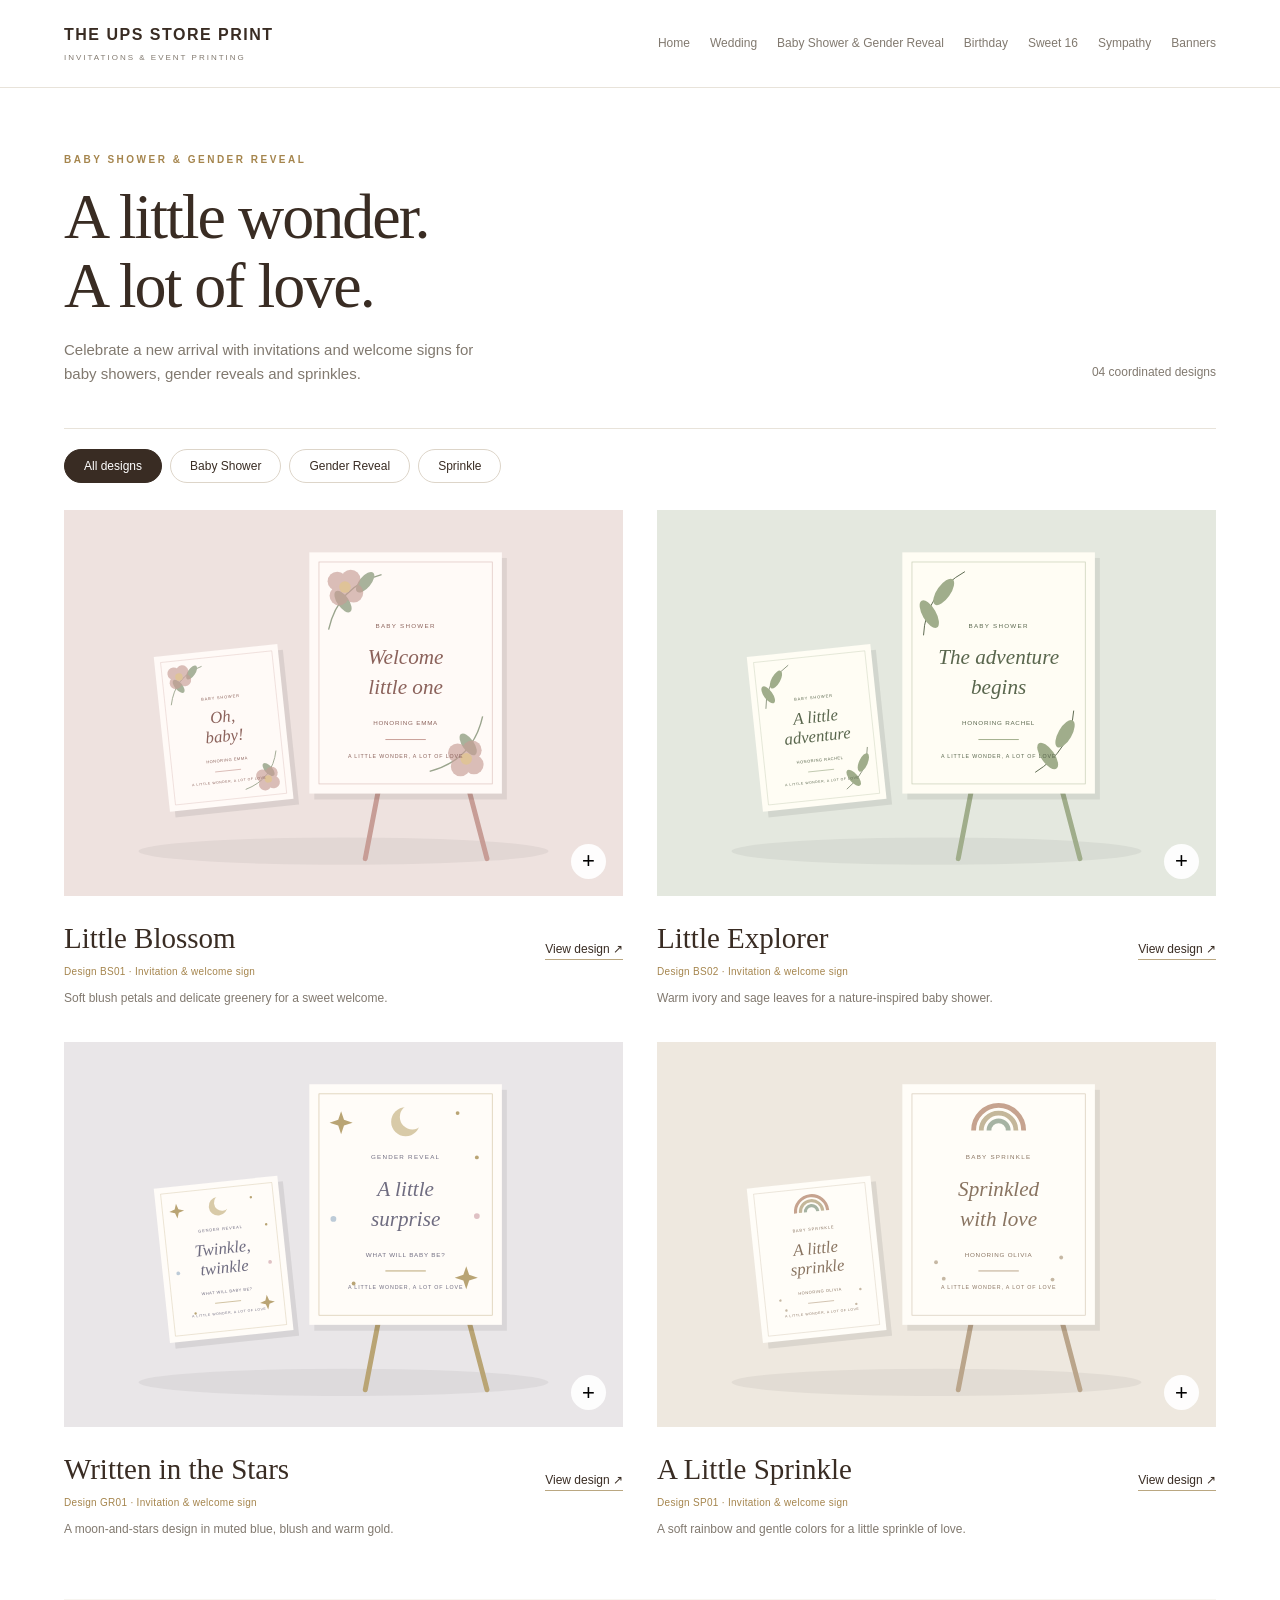
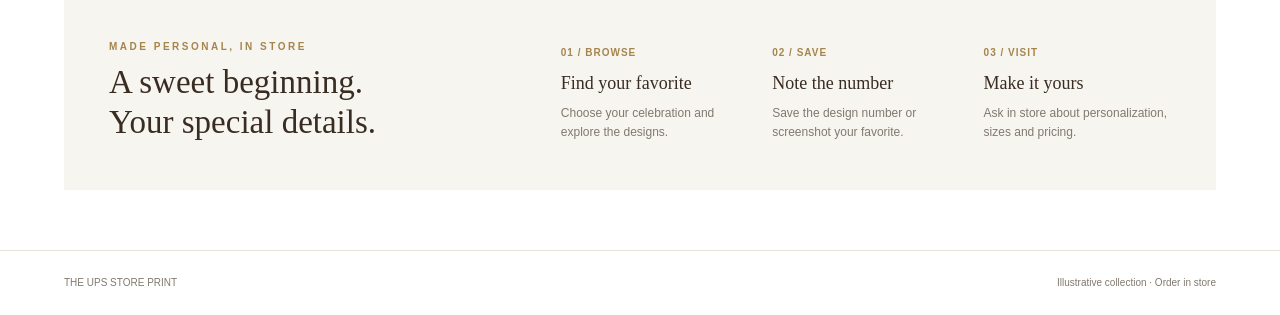
==== baby-shower.html @ 87826402 "Update baby-shower.html" ====
<!DOCTYPE html>
<html lang="en">
<head>
  <meta charset="UTF-8">
  <meta name="viewport" content="width=device-width, initial-scale=1">

  <title>Baby Shower & Gender Reveal | The UPS Store Print</title>

  <meta
    name="description"
    content="Explore invitations and matching welcome signs for baby showers, gender reveals and baby sprinkles."
  >

  <link rel="stylesheet" href="style.css">
</head>
<script src="script.js"></script>
<body class="collection-page">

 <header class="site-header">
  <a class="brand" href="index.html">
    THE UPS STORE PRINT
    <small>INVITATIONS & EVENT PRINTING</small>
  </a>

  <button
    class="nav-toggle"
    type="button"
    aria-expanded="false"
    aria-controls="site-navigation"
  >
    Menu ☰
  </button>

  <nav
    class="site-nav"
    id="site-navigation"
    aria-label="Main navigation"
  >
    <a href="index.html">Home</a>
    <a href="wedding.html">Wedding</a>
    <a href="baby-shower.html">Baby Shower & Gender Reveal</a>
    <a href="birthday.html">Birthday</a>
    <a href="sweet-16.html">Sweet 16</a>
    <a href="sympathy.html">Sympathy</a>
    <a href="banners.html">Banners</a>
  </nav>
</header>

  <main>

    <section class="intro">
      <div>
        <div class="eyebrow">Baby Shower & Gender Reveal</div>

        <h1>A little wonder.<br>A lot of love.</h1>

        <p>
          Celebrate a new arrival with invitations and welcome
          signs for baby showers, gender reveals and sprinkles.
        </p>
      </div>

      <div class="count" id="count" aria-live="polite"></div>
    </section>

    <!-- Collection filters -->
    <nav class="toolbar" aria-label="Filter baby celebration designs">
      <button
        class="filter active"
        type="button"
        data-filter="all"
        aria-pressed="true"
      >
        All designs
      </button>

      <button
        class="filter"
        type="button"
        data-filter="shower"
        aria-pressed="false"
      >
        Baby Shower
      </button>

      <button
        class="filter"
        type="button"
        data-filter="reveal"
        aria-pressed="false"
      >
        Gender Reveal
      </button>

      <button
        class="filter"
        type="button"
        data-filter="sprinkle"
        aria-pressed="false"
      >
        Sprinkle
      </button>
    </nav>

    <!-- Design cards are added by JavaScript -->
    <section
      class="grid"
      id="baby-grid"
      aria-label="Baby shower and gender reveal designs"
    ></section>

    <!-- Ordering information -->
    <section class="order">
      <div>
        <div class="eyebrow">Made personal, in store</div>
        <h2>A sweet beginning.<br>Your special details.</h2>
      </div>

      <div class="steps">
        <div class="step">
          <b>01 / BROWSE</b>
          <h3>Find your favorite</h3>
          <p>
            Choose your celebration and explore the designs.
          </p>
        </div>

        <div class="step">
          <b>02 / SAVE</b>
          <h3>Note the number</h3>
          <p>
            Save the design number or screenshot your favorite.
          </p>
        </div>

        <div class="step">
          <b>03 / VISIT</b>
          <h3>Make it yours</h3>
          <p>
            Ask in store about personalization, sizes and pricing.
          </p>
        </div>
      </div>
    </section>

  </main>

  <footer>
    <span>THE UPS STORE PRINT</span>
    <span>Illustrative collection · Order in store</span>
  </footer>

  <!-- Expanded design preview -->
  <dialog id="detail" aria-labelledby="modal-title">
    <div class="modal-head">
      <span class="eyebrow">A closer look</span>

      <button
        class="close"
        type="button"
        aria-label="Close design preview"
      >
        ×
      </button>
    </div>

    <div class="modal-body">
      <img id="modal-image" alt="">

      <div class="modal-info">
        <div class="code" id="modal-code"></div>

        <h2 id="modal-title"></h2>

        <p id="modal-description"></p>

        <span class="badge">
          Invitation + matching welcome sign
        </span>

        <h3>Make it your own</h3>

        <ul>
          <li>Names and celebration wording</li>
          <li>Event date, time and location</li>
          <li>Your RSVP details</li>
          <li>Ask in store about sizes and pricing</li>
        </ul>

        <h3 id="modal-order"></h3>

        <p>
          Show this design number to the store team
          to discuss your order.
        </p>
      </div>
    </div>
  </dialog>

  <script src="script.js"></script>

  <script>
    /*
      Add designs to this list.

      Filter categories:
      shower
      reveal
      sprinkle

      A design can appear in multiple filters:
      categories: ["shower", "sprinkle"]

      When finished artwork is ready, add:
      image: "images/your-design.jpg"
    */

    const babyDesigns = [
      {
        name: "Little Blossom",
        code: "BS01",
        categories: ["shower"],
        description:
          "Soft blush petals and delicate greenery for a sweet welcome.",
        background: "#eee2df",
        paper: "#fffaf7",
        ink: "#8b625b",
        accent: "#c79d96",
        theme: "floral",
        heading: ["Oh,", "baby!"],
        signHeading: ["Welcome", "little one"],
        occasion: "BABY SHOWER",
        sampleName: "HONORING EMMA"
      },
      {
        name: "Little Explorer",
        code: "BS02",
        categories: ["shower"],
        description:
          "Warm ivory and sage leaves for a nature-inspired baby shower.",
        background: "#e4e8df",
        paper: "#fffdf4",
        ink: "#59664d",
        accent: "#a0ad8b",
        theme: "leaves",
        heading: ["A little", "adventure"],
        signHeading: ["The adventure", "begins"],
        occasion: "BABY SHOWER",
        sampleName: "HONORING RACHEL"
      },
      {
        name: "Written in the Stars",
        code: "GR01",
        categories: ["reveal"],
        description:
          "A moon-and-stars design in muted blue, blush and warm gold.",
        background: "#e9e6e8",
        paper: "#fffcf8",
        ink: "#6f6c80",
        accent: "#b9a474",
        theme: "stars",
        heading: ["Twinkle,", "twinkle"],
        signHeading: ["A little", "surprise"],
        occasion: "GENDER REVEAL",
        sampleName: "WHAT WILL BABY BE?"
      },
      {
        name: "A Little Sprinkle",
        code: "SP01",
        categories: ["sprinkle"],
        description:
          "A soft rainbow and gentle colors for a little sprinkle of love.",
        background: "#eee8df",
        paper: "#fffdf8",
        ink: "#897461",
        accent: "#baa58b",
        theme: "rainbow",
        heading: ["A little", "sprinkle"],
        signHeading: ["Sprinkled", "with love"],
        occasion: "BABY SPRINKLE",
        sampleName: "HONORING OLIVIA"
      }
    ];

    const grid = document.querySelector("#baby-grid");
    const counter = document.querySelector("#count");
    const previewDialog = document.querySelector("#detail");

    function escapeText(value) {
      return String(value).replace(/[&<>"']/g, character => ({
        "&": "&amp;",
        "<": "&lt;",
        ">": "&gt;",
        '"': "&quot;",
        "'": "&apos;"
      }[character]));
    }

    // Decorative elements for the sample artwork.
    function decoration(design) {
      if (design.theme === "floral") {
        return `
          <g>
            <path
              d="M20 80 Q30 35 75 23"
              fill="none"
              stroke="#9aa48d"
              stroke-width="1.4"
            />

            <ellipse
              cx="35" cy="51" rx="6" ry="13"
              fill="#a8b29b"
              transform="rotate(-35 35 51)"
            />

            <ellipse
              cx="58" cy="31" rx="6" ry="13"
              fill="#a8b29b"
              transform="rotate(40 58 31)"
            />

            <g fill="${design.accent}" opacity="0.65">
              <circle cx="29" cy="30" r="10"/>
              <circle cx="43" cy="28" r="10"/>
              <circle cx="46" cy="42" r="10"/>
              <circle cx="31" cy="45" r="10"/>
            </g>

            <circle cx="37" cy="36" r="6" fill="#dfc398"/>

            <g transform="translate(200 250) rotate(180)">
              <path
                d="M20 80 Q30 35 75 23"
                fill="none"
                stroke="#9aa48d"
                stroke-width="1.4"
              />

              <ellipse
                cx="35" cy="51" rx="6" ry="13"
                fill="#a8b29b"
                transform="rotate(-35 35 51)"
              />

              <g fill="${design.accent}" opacity="0.65">
                <circle cx="29" cy="30" r="10"/>
                <circle cx="43" cy="28" r="10"/>
                <circle cx="46" cy="42" r="10"/>
                <circle cx="31" cy="45" r="10"/>
              </g>

              <circle cx="37" cy="36" r="6" fill="#dfc398"/>
            </g>
          </g>
        `;
      }

      if (design.theme === "leaves") {
        return `
          <g fill="${design.accent}">
            <path
              d="M22 86 Q24 43 65 20"
              fill="none"
              stroke="${design.ink}"
              stroke-width="1"
            />

            <ellipse
              cx="28" cy="64" rx="7" ry="16"
              transform="rotate(-30 28 64)"
            />

            <ellipse
              cx="43" cy="41" rx="7" ry="16"
              transform="rotate(35 43 41)"
            />

            <path
              d="M178 164 Q175 205 138 228"
              fill="none"
              stroke="${design.ink}"
              stroke-width="1"
            />

            <ellipse
              cx="169" cy="188" rx="7" ry="16"
              transform="rotate(30 169 188)"
            />

            <ellipse
              cx="151" cy="211" rx="7" ry="16"
              transform="rotate(-35 151 211)"
            />
          </g>
        `;
      }

      if (design.theme === "stars") {
        return `
          <g fill="${design.accent}">
            <path d="M33 28 L36 37 L45 40 L36 43
                     L33 52 L30 43 L21 40 L30 37 Z"/>

            <path d="M163 189 L166 198 L175 201 L166 204
                     L163 213 L160 204 L151 201 L160 198 Z"/>

            <circle cx="154" cy="30" r="2"/>
            <circle cx="46" cy="207" r="2"/>
            <circle cx="174" cy="76" r="2"/>
          </g>

          <circle cx="100" cy="39" r="15" fill="#d8caa8"/>
          <circle cx="107" cy="34" r="13" fill="${design.paper}"/>

          <circle cx="25" cy="140" r="3" fill="#bdcbd8"/>
          <circle cx="174" cy="137" r="3" fill="#dfc1c4"/>
        `;
      }

      return `
        <g fill="none" stroke-width="5">
          <path
            d="M74 48 A26 26 0 0 1 126 48"
            stroke="#c6a38f"
          />
          <path
            d="M82 48 A18 18 0 0 1 118 48"
            stroke="#c4b79a"
          />
          <path
            d="M90 48 A10 10 0 0 1 110 48"
            stroke="#a6b3a3"
          />
        </g>

        <g fill="#c6b8a4">
          <circle cx="35" cy="185" r="2"/>
          <circle cx="43" cy="202" r="2"/>
          <circle cx="165" cy="180" r="2"/>
          <circle cx="156" cy="203" r="2"/>
        </g>
      `;
    }

    function stationery(design, isSign) {
      const heading = isSign
        ? design.signHeading
        : design.heading;

      const fontSize = isSign ? 22 : 27;

      return `
        <rect width="200" height="250"
              fill="${design.paper}"/>

        <rect
          x="10" y="10" width="180" height="230"
          fill="none"
          stroke="${design.accent}"
          stroke-width="0.7"
          opacity="0.6"
        />

        ${decoration(design)}

        <g fill="${design.ink}" text-anchor="middle">

          <text
            x="100" y="78"
            font-family="Arial, sans-serif"
            font-size="6.5"
            letter-spacing="1.3"
          >
            ${escapeText(design.occasion)}
          </text>

          <text
            x="100" y="116"
            font-family="Georgia, serif"
            font-style="italic"
            font-size="${fontSize}"
          >
            ${escapeText(heading[0])}
          </text>

          <text
            x="100" y="147"
            font-family="Georgia, serif"
            font-style="italic"
            font-size="${fontSize}"
          >
            ${escapeText(heading[1])}
          </text>

          <text
            x="100" y="179"
            font-family="Arial, sans-serif"
            font-size="6.5"
            letter-spacing="0.8"
          >
            ${escapeText(design.sampleName)}
          </text>

          <line
            x1="79" y1="194" x2="121" y2="194"
            stroke="${design.accent}"
          />

          <text
            x="100" y="213"
            font-family="Arial, sans-serif"
            font-size="5.5"
            letter-spacing="0.9"
          >
            A LITTLE WONDER, A LOT OF LOVE
          </text>

        </g>
      `;
    }

    function makePreview(design) {
      if (design.image) return design.image;

      const svg = `
        <svg
          xmlns="http://www.w3.org/2000/svg"
          width="900"
          height="620"
          viewBox="0 0 900 620"
        >
          <rect
            width="900"
            height="620"
            fill="${design.background}"
          />

          <ellipse
            cx="450" cy="548" rx="330" ry="22"
            fill="#000000"
            opacity="0.05"
          />

          <!-- Welcome sign easel -->
          <path
            d="M568 130 L485 560 M568 130 L681 560"
            fill="none"
            stroke="${design.accent}"
            stroke-width="8"
            stroke-linecap="round"
          />

          <!-- Welcome sign shadow -->
          <rect
            x="403" y="77" width="310" height="388"
            fill="#000000"
            opacity="0.07"
          />

          <!-- Welcome sign -->
          <g transform="translate(395 68) scale(1.55)">
            ${stationery(design, true)}
          </g>

          <!-- Matching invitation -->
          <g transform="translate(157 225) rotate(-6 100 125)">
            <rect
              x="8" y="10" width="200" height="250"
              fill="#000000"
              opacity="0.08"
            />

            ${stationery(design, false)}
          </g>
        </svg>
      `;

      return "data:image/svg+xml;charset=utf-8," +
        encodeURIComponent(svg);
    }

    // Create the design cards.
    babyDesigns.forEach((design, index) => {
      design.preview = makePreview(design);

      const card = document.createElement("article");
      card.className = "card";
      card.dataset.categories = design.categories.join(" ");

      card.innerHTML = `
        <button
          class="image-button"
          type="button"
          data-design-index="${index}"
          aria-label="View ${design.name}, design ${design.code}"
        >
          <img
            src="${design.preview}"
            alt="${design.name} sample invitation and matching welcome sign"
            ${index > 1 ? 'loading="lazy"' : ""}
          >

          <span class="zoom" aria-hidden="true">+</span>
        </button>

        <div class="details">
          <div>
            <h2>${design.name}</h2>

            <div class="code">
              Design ${design.code} · Invitation & welcome sign
            </div>

            <p class="description">
              ${design.description}
            </p>
          </div>

          <button
            class="view"
            type="button"
            data-design-index="${index}"
            aria-label="View ${design.name} details"
          >
            View design ↗
          </button>
        </div>
      `;

      grid.appendChild(card);
    });

    function updateCount(number) {
      counter.textContent =
        String(number).padStart(2, "0") +
        " coordinated design" +
        (number === 1 ? "" : "s");
    }

    updateCount(babyDesigns.length);

    // Filter the designs.
    const filters = document.querySelectorAll("[data-filter]");

    filters.forEach(button => {
      button.addEventListener("click", () => {
        const category = button.dataset.filter;
        let visibleCount = 0;

        filters.forEach(filter => {
          const selected = filter === button;

          filter.classList.toggle("active", selected);
          filter.setAttribute("aria-pressed", String(selected));
        });

        grid.querySelectorAll(".card").forEach(card => {
          const categories = card.dataset.categories.split(" ");

          const matches =
            category === "all" ||
            categories.includes(category);

          card.hidden = !matches;

          if (matches) visibleCount++;
        });

        updateCount(visibleCount);
      });
    });

    // Open a larger preview.
    grid.addEventListener("click", event => {
      const button = event.target.closest("[data-design-index]");

      if (!button) return;

      const design = babyDesigns[button.dataset.designIndex];

      document.querySelector("#modal-title").textContent =
        design.name;

      document.querySelector("#modal-code").textContent =
        "DESIGN " + design.code;

      document.querySelector("#modal-description").textContent =
        design.description;

      document.querySelector("#modal-order").textContent =
        "Ask for " + design.code + " in store";

      const image = document.querySelector("#modal-image");

      image.src = design.preview;
      image.alt =
        design.name + " invitation and matching welcome sign";

      previewDialog.showModal();
    });

    // Close the preview.
    previewDialog.querySelector(".close").addEventListener(
      "click",
      () => previewDialog.close()
    );

    previewDialog.addEventListener("click", event => {
      if (event.target !== previewDialog) return;

      const bounds = previewDialog.getBoundingClientRect();

      const clickedOutside =
        event.clientX < bounds.left ||
        event.clientX > bounds.right ||
        event.clientY < bounds.top ||
        event.clientY > bounds.bottom;

      if (clickedOutside) previewDialog.close();
    });
  </script>

</body>
</html>
---- style.css ----
/* Shared stylesheet for the full event printing catalog.
   Each page uses a body class to distinguish its layout.
   Collection pages all use class="collection-page". */
:root { --ink:#392c23; --muted:#81796f; --gold:#a5854d; --line:#e5dfd5; --cream:#f5f2ec; --paper:#f7f5f0; }
* { box-sizing:border-box; }
html { scroll-behavior:smooth; }
body { margin:0; background:#fff; color:var(--ink); font:14px/1.7 Arial,sans-serif; }
:focus-visible { outline:3px solid var(--gold); outline-offset:5px; }

/* Landing page */
body.landing { margin:0;background:#fff;color:var(--ink);font:14px/1.7 Arial,sans-serif }
body.landing a { color:inherit;text-decoration:none }
body.landing button { font:inherit;cursor:pointer }
body.landing header { padding:25px 5vw;display:flex;align-items:center;justify-content:space-between;border-bottom:1px solid var(--line) }
body.landing .brand { font-weight:800;font-size:17px;letter-spacing:2px }
body.landing .brand small { display:block;font-size:8px;font-weight:400;letter-spacing:2.8px;color:var(--muted) }
body.landing .toplink { font-size:12px;border-bottom:1px solid var(--gold) }
body.landing main { max-width:1440px;margin:auto;padding:0 5vw }
body.landing .eyebrow { font-size:10px;letter-spacing:2.5px;text-transform:uppercase;color:var(--gold);font-weight:bold }
body.landing .hero { display:grid;grid-template-columns:1fr 1fr;gap:40px;align-items:center;padding:56px 0 60px }
body.landing .hero h1 { font:normal clamp(43px,5vw,72px)/1.09 Georgia,serif;letter-spacing:-2px;margin:17px 0 23px;max-width:600px }
body.landing .hero p { max-width:390px;color:var(--muted);font-size:14px }
body.landing .cta { display:inline-flex;align-items:center;gap:35px;background:var(--ink);color:white;padding:13px 22px;font-size:12px;margin-top:15px }
body.landing .hero-art { height:430px;position:relative;background:#eeeae1;overflow:hidden;display:flex;align-items:center;justify-content:center }
body.landing .hero-art:before { content:'';position:absolute;background:#e4dfd2;width:85%;height:120%;border-radius:50% 50% 0 0;transform:translate(18%,20%) }
body.landing .paper { position:absolute;background:#fffdf8;box-shadow:5px 12px 18px #35291f16;text-align:center;display:flex;flex-direction:column;justify-content:center;align-items:center;color:#51402a;line-height:1.3 }
body.landing .paper small { font:8px/1.5 Arial;letter-spacing:1.6px }
body.landing .paper em { font:italic 30px/1.1 Georgia;margin:12px 0 }
body.landing .paper b { font:normal 20px Georgia }
body.landing .p1 { width:205px;height:285px;left:14%;top:70px;transform:rotate(-12deg);border:1px solid #bba673;outline:8px solid #fffdf8 }
body.landing .p1:before { content:'✧';font:35px Georgia;color:#ac915c;margin-bottom:10px }
body.landing .p2 { width:190px;height:265px;right:9%;top:120px;transform:rotate(11deg);background:#e9d6cd }
body.landing .p2 em { font-size:45px }
body.landing .p2 small { font-size:7px }
body.landing .hero-caption { position:absolute;bottom:13px;left:0;right:0;text-align:center;font-size:9px;letter-spacing:1px;color:#81705d }
body.landing .section-head { display:flex;justify-content:space-between;align-items:end;border-top:1px solid var(--line);padding-top:33px;margin-bottom:28px }
body.landing h2 { font:normal 36px/1.2 Georgia;margin:9px 0 }
body.landing .section-head p { font-size:12px;color:var(--muted);margin:0 }
body.landing .category-grid { display:grid;grid-template-columns:repeat(3,1fr);gap:32px 24px;margin-bottom:60px }
body.landing .collection { display:block;width:100%;text-align:left;border:0;padding:0;background:transparent;color:var(--ink) }
body.landing .art { height:260px;position:relative;overflow:hidden;display:flex;justify-content:center;align-items:center;transition:filter .25s }
body.landing .collection:hover .art { filter:brightness(.97) }
body.landing .mini { width:140px;height:195px;position:relative;background:white;box-shadow:5px 9px 18px #35291f18;transform:rotate(-7deg);display:flex;flex-direction:column;justify-content:center;align-items:center;text-align:center;line-height:1.25;padding:16px }
body.landing .mini small { font:6px/1.6 Arial;letter-spacing:1px }
body.landing .mini em { font:italic 23px/1.15 Georgia;margin:13px 0 }
body.landing .mini span { font:normal 13px Georgia }
body.landing .mini:after { content:'';position:absolute;inset:9px;border:1px solid currentColor;opacity:.4 }
body.landing .art-wedding { background:#efeee7 }
body.landing .art-wedding .mini { color:#9b834c }
body.landing .art-night { background:#e7e3dc }
body.landing .art-night .mini { background:#342c2b;color:#c7ac74;transform:rotate(7deg) }
body.landing .art-baby { background:#eee1d9 }
body.landing .art-baby .mini { color:#9a7263;background:#fffaf3 }
body.landing .art-baby .mini em { font-size:29px }
body.landing .art-kids { background:#e4e8df }
body.landing .art-kids .mini { background:#fcf9e6;color:#61715c;transform:rotate(7deg) }
body.landing .art-kids .mini em { font-weight:bold;font-style:normal;font-size:28px }
body.landing .art-sweet { background:#e9e1e8 }
body.landing .art-sweet .mini { background:#fbf8fb;color:#917a97 }
body.landing .art-sweet .mini em { font-size:52px }
body.landing .art-sympathy { background:#e5e8e5 }
body.landing .art-sympathy .mini { background:#fafbf8;color:#65766a;transform:rotate(7deg) }
body.landing .art-banners { background:#e8e4dc }
body.landing .banner { width:85%;padding:26px 15px;background:#263a43;color:#ede3c9;text-align:center;transform:rotate(-5deg);box-shadow:4px 8px 13px #0002;position:relative }
body.landing .banner small { font:7px Arial;letter-spacing:2px }
body.landing .banner b { display:block;font:25px Georgia;margin:7px 0 }
body.landing .banner:before,
body.landing .banner:after { content:'○';position:absolute;top:5px;font-size:8px;color:white }
body.landing .banner:before { left:7px }
body.landing .banner:after { right:7px }
body.landing .label-row { display:flex;align-items:center;justify-content:space-between;margin-top:15px;gap:10px }
body.landing .label-row h3 { font:normal 23px Georgia;margin:0 }
body.landing .arrow { font-size:20px;color:var(--gold) }
body.landing .status { font-size:9px;color:#8b8175;letter-spacing:.5px;white-space:nowrap }
body.landing .collection p { font-size:12px;color:var(--muted);margin:6px 0 0 }
body.landing .available { color:#7a784e }
body.landing .how { background:var(--cream);padding:36px 38px;display:grid;grid-template-columns:1fr 2fr;gap:50px;margin-bottom:60px;scroll-margin-top:20px }
body.landing .how h2 { font-size:31px }
body.landing .steps { display:grid;grid-template-columns:repeat(3,1fr);gap:25px }
body.landing .steps small { font-size:10px;color:var(--gold) }
body.landing .steps h3 { font:normal 19px Georgia;margin:13px 0 9px }
body.landing .steps p { font-size:12px;color:var(--muted);margin:0 }
body.landing footer { padding:25px 5vw;border-top:1px solid var(--line);display:flex;justify-content:space-between;gap:20px;color:var(--muted);font-size:10px }
body.landing dialog { color:var(--ink);border:0;padding:35px;max-width:440px;width:90vw }
body.landing dialog::backdrop { background:#241c1680 }
body.landing dialog h2 { font-size:32px }
body.landing dialog p { color:var(--muted) }
body.landing .close { background:var(--ink);color:white;border:0;padding:10px 22px;margin-top:10px }
body.landing :focus-visible { outline:3px solid #a5854d;outline-offset:5px }
html { scroll-behavior:smooth }
@media(max-width:900px){body.landing .hero { gap:25px }
body.landing .hero-art { height:350px }
body.landing .p1 { left:10%;width:160px;height:230px }
body.landing .p2 { right:6%;width:150px;height:215px }
body.landing .category-grid { grid-template-columns:repeat(2,1fr) }
body.landing .how { grid-template-columns:1fr;gap:22px }}
@media(max-width:580px){body.landing header { padding:20px 6vw }
body.landing .brand { font-size:14px }
body.landing .brand small { font-size:7px }
body.landing .toplink { font-size:10px }
body.landing main { padding:0 6vw }
body.landing .hero { grid-template-columns:1fr;padding:35px 0 40px;gap:30px }
body.landing .hero h1 { font-size:49px;letter-spacing:-1.5px }
body.landing .hero p { font-size:13px }
body.landing .hero-art { height:330px }
body.landing .p1 { left:17%;top:35px }
body.landing .p2 { right:12%;top:85px }
body.landing .section-head { display:block }
body.landing .section-head p { margin-top:12px }
body.landing .section-head h2 { font-size:32px }
body.landing .category-grid { gap:25px 14px }
body.landing .art { height:205px }
body.landing .mini { width:110px;height:155px;padding:10px }
body.landing .mini em { font-size:18px }
body.landing .mini small { font-size:5px }
body.landing .mini span { font-size:10px }
body.landing .art-baby .mini em { font-size:23px }
body.landing .art-kids .mini em { font-size:22px }
body.landing .art-sweet .mini em { font-size:40px }
body.landing .label-row { align-items:start;flex-wrap:wrap;gap:5px }
body.landing .label-row h3 { font-size:20px }
body.landing .status { font-size:8px }
body.landing .collection p { font-size:11px }
body.landing .banner b { font-size:18px }
body.landing .banner small { font-size:6px }
body.landing .how { padding:25px 22px }
body.landing .steps { grid-template-columns:1fr;gap:22px }
body.landing .steps h3 { margin:5px 0 }
body.landing .how h2 br { display:none }
body.landing footer { font-size:9px }
body.landing .arrow { font-size:17px }}

/* All collection pages */
body.collection-page { margin:0;color:var(--ink);background:#fff;font:15px/1.6 Arial,sans-serif }
body.collection-page button,
body.collection-page a { -webkit-tap-highlight-color:transparent }
body.collection-page button { cursor:pointer }
body.collection-page header { height:88px;padding:0 5vw;border-bottom:1px solid #e8e3da;display:flex;align-items:center;justify-content:space-between }
body.collection-page .brand { font-size:17px;font-weight:800;letter-spacing:2px }
body.collection-page .brand span { display:block;font-size:9px;font-weight:400;letter-spacing:3px;color:var(--muted) }
body.collection-page .header-note { font-size:12px;color:var(--muted) }
body.collection-page main { max-width:1440px;margin:auto;padding:0 5vw }
body.collection-page .intro { padding:64px 0 42px;display:flex;justify-content:space-between;align-items:flex-end;gap:30px }
body.collection-page .eyebrow { text-transform:uppercase;letter-spacing:2.5px;font-size:10px;color:var(--gold);font-weight:bold }
body.collection-page h1 { font:normal clamp(44px,5vw,76px)/1.08 Georgia,serif;margin:14px 0 18px;letter-spacing:-2px }
body.collection-page .intro p { color:var(--muted);max-width:430px;margin:0 }
body.collection-page .count { font-size:12px;white-space:nowrap;color:var(--muted);padding-bottom:4px }
body.collection-page .toolbar { border-top:1px solid #e8e3da;padding:20px 0;display:flex;gap:8px;align-items:center }
body.collection-page .filter { border:1px solid #ddd5c9;border-radius:24px;background:white;padding:9px 19px;color:var(--ink);font-size:12px }
body.collection-page .filter.active { background:var(--ink);color:white;border-color:var(--ink) }
body.collection-page .grid { display:grid;grid-template-columns:1fr 1fr;gap:34px;margin:7px 0 60px }
body.collection-page .card { min-width:0 }
body.collection-page .image-button { border:0;background:var(--paper);width:100%;display:block;position:relative;padding:0;overflow:hidden }
body.collection-page .image-button img { display:block;width:100%;aspect-ratio:1.45;object-fit:contain;transition:transform .4s }
body.collection-page .image-button:hover img { transform:scale(1.035) }
body.collection-page .zoom { position:absolute;bottom:17px;right:17px;border-radius:50%;background:#ffffffed;width:35px;height:35px;display:grid;place-items:center;font-size:22px }
body.collection-page .details { display:flex;align-items:flex-start;justify-content:space-between;padding-top:20px;gap:12px }
body.collection-page h2 { font:normal 29px/1.2 Georgia,serif;margin:5px 0 8px }
body.collection-page .code { font-size:10px;letter-spacing:1.6px;color:var(--gold);text-transform:uppercase }
body.collection-page .details .code { letter-spacing:.3px;text-transform:none;margin-bottom:9px }
body.collection-page .description { font-size:12px;color:var(--muted);margin:0 }
body.collection-page .view { border:0;border-bottom:1px solid #baa781;background:none;color:var(--ink);padding:3px 0;white-space:nowrap;font-size:12px;margin-top:23px }
body.collection-page .order { background:var(--paper);padding:40px 45px;margin-bottom:60px;display:grid;grid-template-columns:1fr 1.5fr;gap:45px }
body.collection-page .order h2 { font-size:33px;margin:8px 0 }
body.collection-page .steps { display:grid;grid-template-columns:repeat(3,1fr);gap:24px }
body.collection-page .step b { font-size:10px;color:var(--gold);letter-spacing:1px }
body.collection-page .step h3 { font:normal 18px Georgia,serif;margin:10px 0 }
body.collection-page .step p { font-size:12px;color:var(--muted);margin:0 }
body.collection-page footer { border-top:1px solid #e8e3da;padding:24px 5vw;display:flex;justify-content:space-between;font-size:10px;color:var(--muted) }
body.collection-page dialog { border:0;padding:0;max-width:1000px;width:92vw;max-height:90vh;color:var(--ink);overflow:auto;background:white }
body.collection-page dialog::backdrop { background:#221a13a8 }
body.collection-page .modal-head { display:flex;justify-content:space-between;align-items:center;padding:20px 28px }
body.collection-page .close { border:1px solid #ddd5c9;border-radius:50%;width:35px;height:35px;background:white;font-size:23px }
body.collection-page .modal-body { display:grid;grid-template-columns:1.4fr 1fr }
body.collection-page .modal-body img { width:100%;height:100%;object-fit:contain;background:var(--paper) }
body.collection-page .modal-info { padding:35px 28px }
body.collection-page .modal-info p { color:var(--muted);font-size:13px }
body.collection-page .badge { display:inline-block;border:1px solid #e1d6c5;padding:7px 12px;font-size:11px;margin-top:15px }
body.collection-page .modal-info ul { padding-left:18px;font-size:13px;color:var(--muted) }
body.collection-page .modal-info h3 { font:normal 20px Georgia,serif;margin-top:30px }
body.collection-page [hidden] { display:none!important }
@media(max-width:700px){body.collection-page header { height:74px }
body.collection-page .header-note { font-size:10px }
body.collection-page .intro { padding:40px 0 30px;display:block }
body.collection-page .intro p { font-size:13px }
body.collection-page .count { margin-top:18px }
body.collection-page .grid { grid-template-columns:1fr;gap:35px;margin-bottom:38px }
body.collection-page .image-button img { aspect-ratio:1.45 }
body.collection-page .order { padding:28px 22px;grid-template-columns:1fr;gap:20px;margin-bottom:35px }
body.collection-page .steps { gap:15px }
body.collection-page .step h3 { font-size:16px }
body.collection-page .modal-body { grid-template-columns:1fr }
body.collection-page .modal-info { padding:22px }
body.collection-page .modal-body img { max-height:45vh }
body.collection-page .toolbar { overflow:auto }
body.collection-page .filter { white-space:nowrap }
body.collection-page footer { gap:20px }
body.collection-page h1 { letter-spacing:-1px }}

/* Shared navigation for every page */

body .site-header {
  display: flex;
  align-items: center;
  justify-content: space-between;
  flex-wrap: wrap;
  gap: 20px;
  height: auto;
  padding: 22px 5vw;
  background: #fff;
  border-bottom: 1px solid var(--line, #e5dfd5);
}

body .site-header .brand {
  flex-shrink: 0;
  color: var(--ink, #392c23);
  text-decoration: none;
  font-family: Arial, sans-serif;
  font-size: 16px;
  font-weight: 800;
  letter-spacing: 1.5px;
}

body .site-header .brand small {
  display: block;
  margin-top: 4px;
  color: var(--muted, #81796f);
  font-size: 8px;
  font-weight: 400;
  letter-spacing: 2px;
}

body .site-nav {
  display: flex;
  align-items: center;
  flex-wrap: wrap;
  gap: 10px 20px;
}

body .site-nav a {
  padding: 7px 0;
  border-bottom: 2px solid transparent;
  color: var(--muted, #81796f);
  font: 12px/1.5 Arial, sans-serif;
  text-decoration: none;
}

body .site-nav a:hover,
body .site-nav a[aria-current="page"] {
  color: var(--ink, #392c23);
  border-bottom-color: var(--gold, #a5854d);
}

body .nav-toggle {
  display: none;
  padding: 9px 13px;
  border: 1px solid var(--line, #e5dfd5);
  border-radius: 4px;
  background: #fff;
  color: var(--ink, #392c23);
  font: 12px Arial, sans-serif;
  cursor: pointer;
}

@media (max-width: 1100px) {
  body .site-header {
    gap: 0;
  }

  body .site-header.nav-ready .nav-toggle {
    display: inline-flex;
    align-items: center;
  }

  body .site-nav {
    flex-basis: 100%;
    flex-direction: column;
    align-items: stretch;
    gap: 0;
    margin-top: 18px;
    padding-top: 10px;
    border-top: 1px solid var(--line, #e5dfd5);
  }

  body .site-header.nav-ready .site-nav {
    display: none;
  }

  body .site-header.nav-ready .site-nav.is-open {
    display: flex;
  }

  body .site-nav a {
    padding: 12px 0;
  }
}
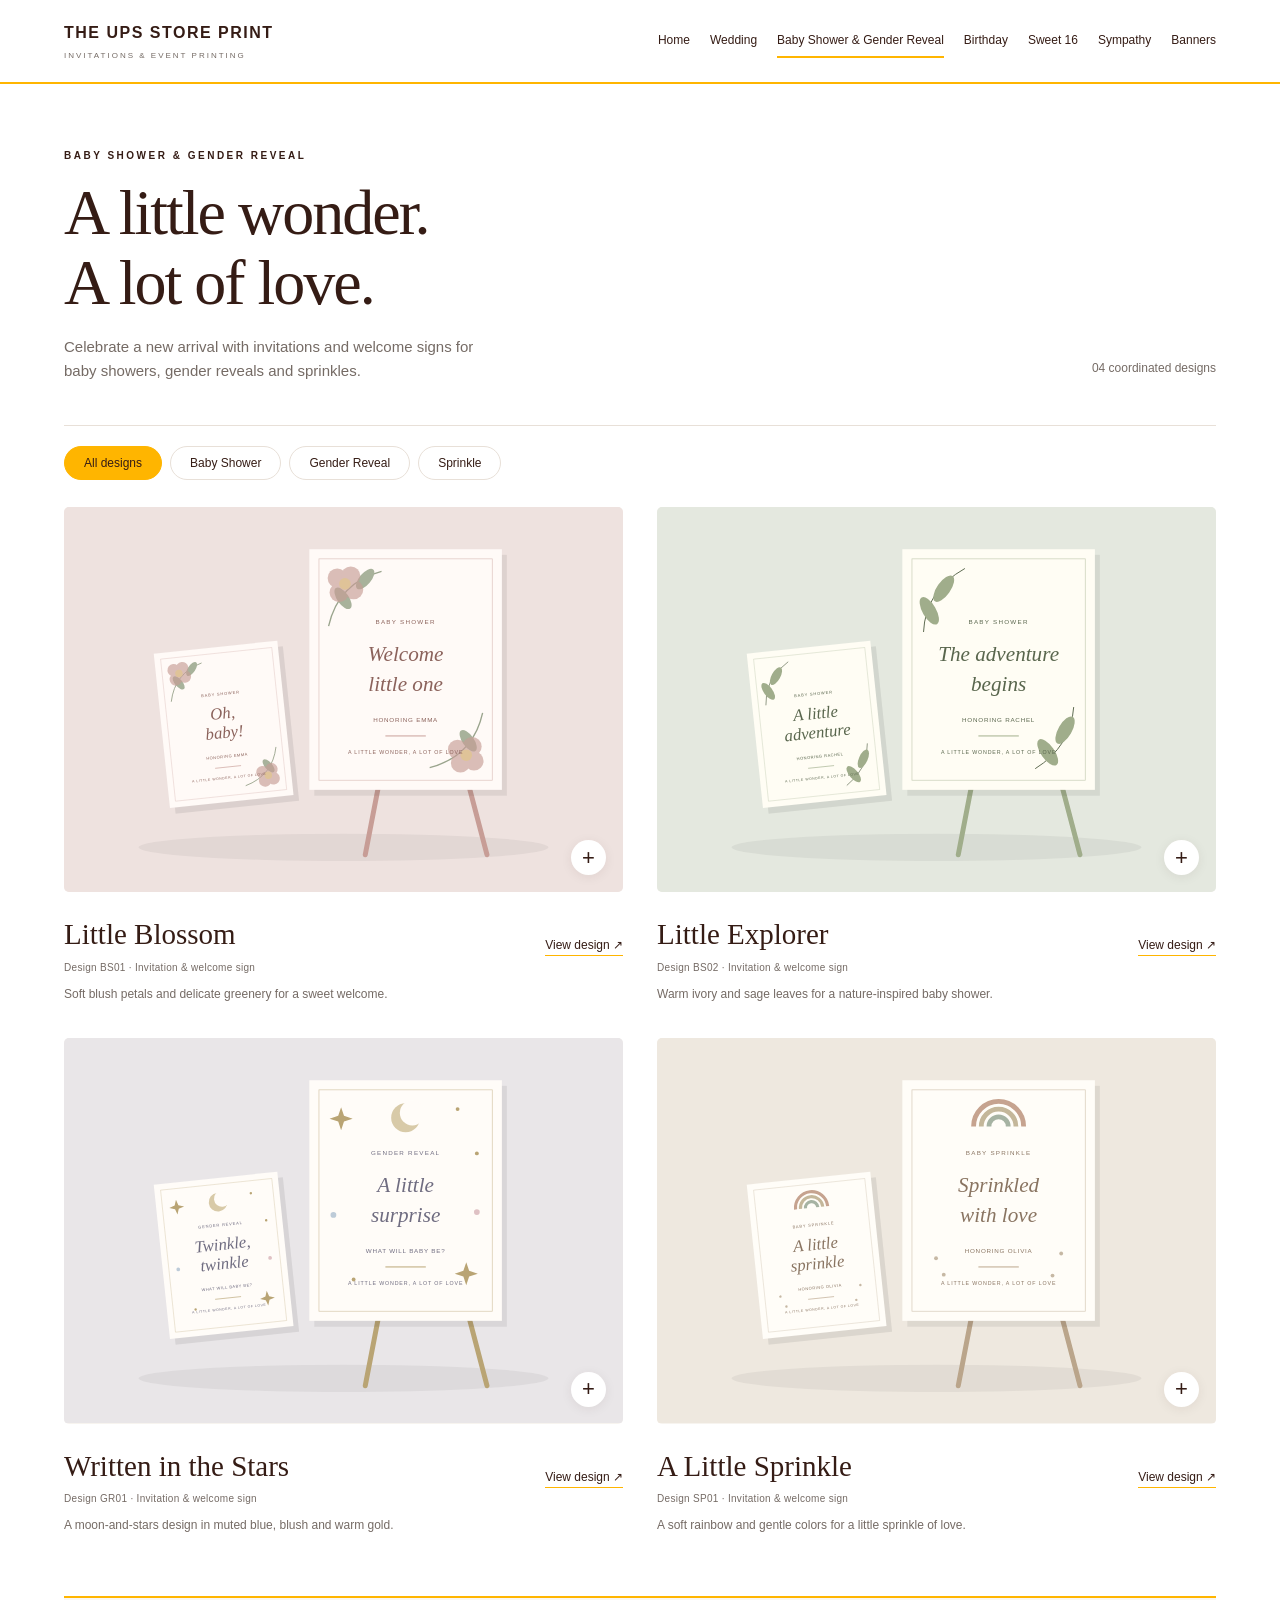
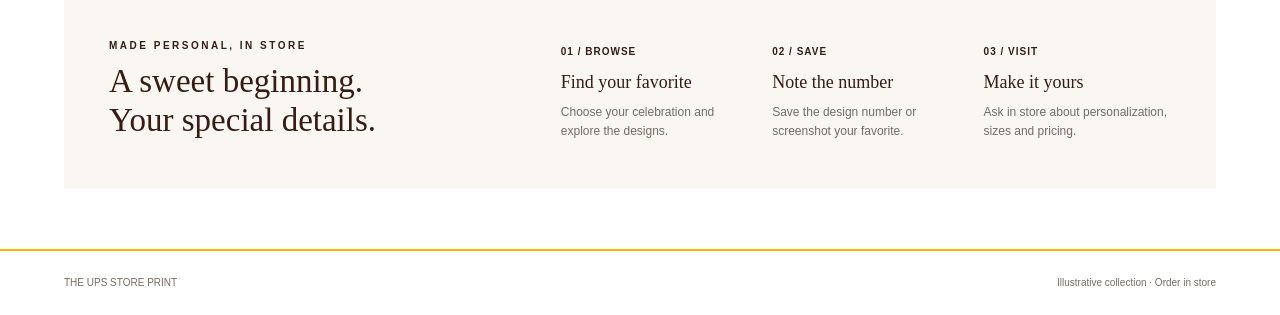
==== commit d602c6d9: "Update baby-shower.html" ====
--- a/baby-shower.html
+++ b/baby-shower.html
@@ -13,7 +13,7 @@
 
   <link rel="stylesheet" href="style.css">
 </head>
-<script src="script.js"></script>
+  
 <body class="collection-page">
 
  <header class="site-header">
@@ -721,5 +721,6 @@
     });
   </script>
 
+  <script src="script.js?v=6"></script>
 </body>
 </html>
--- a/style.css
+++ b/style.css
@@ -294,3 +294,810 @@
     padding: 12px 0;
   }
 }
+
+
+
+/* Shared pricing layout for all collections */
+
+body.collection-page .pricing {
+  margin-top: 22px;
+  padding-top: 20px;
+  border-top: 1px solid var(--line, #e5dfd5);
+}
+
+body.collection-page .pricing-heading {
+  margin: 0 0 6px;
+  font: normal 20px/1.3 Georgia, serif;
+}
+
+body.collection-page .price-note {
+  margin: 0 0 12px;
+  color: var(--muted);
+  font-size: 12px;
+}
+
+body.collection-page .price-tiers {
+  width: 100%;
+  margin-bottom: 22px;
+  border-collapse: collapse;
+  font-size: 13px;
+}
+
+body.collection-page .price-tiers th,
+body.collection-page .price-tiers td {
+  padding: 9px 0;
+  border-bottom: 1px solid var(--line, #e5dfd5);
+  text-align: left;
+}
+
+body.collection-page .price-tiers th {
+  color: var(--muted);
+  font-size: 11px;
+  font-weight: normal;
+}
+
+body.collection-page .price-tiers th:last-child,
+body.collection-page .price-tiers td:last-child {
+  text-align: right;
+}
+
+body.collection-page .poster-price {
+  margin: 4px 0 12px;
+  font: normal 31px/1.2 Georgia, serif;
+}
+
+body.collection-page .size-options {
+  display: grid;
+  grid-template-columns: repeat(2, minmax(0, 1fr));
+  gap: 9px;
+}
+
+body.collection-page .size-option {
+  padding: 11px 8px;
+  border: 1px solid #cabb9f;
+  border-radius: 4px;
+  background: #fff;
+  color: var(--ink);
+  font: 12px/1.4 Arial, sans-serif;
+  cursor: pointer;
+}
+
+body.collection-page .size-option:hover {
+  background: var(--paper, #f7f5f0);
+}
+
+body.collection-page .size-option[aria-pressed="true"] {
+  background: var(--ink);
+  border-color: var(--ink);
+  color: #fff;
+}
+
+body.collection-page .selected-size {
+  margin: 10px 0 0;
+  color: var(--muted);
+  font-size: 12px;
+}
+
+body.collection-page .details .view {
+  flex-shrink: 0;
+}
+
+@media (max-width: 420px) {
+  body.collection-page .details {
+    flex-wrap: wrap;
+  }
+
+  body.collection-page .details .view {
+    margin-top: 5px;
+  }
+}
+
+
+/* Store information */
+
+body.landing .store-info {
+  display: grid;
+  grid-template-columns: 1.3fr 1fr;
+  gap: 70px;
+  margin-bottom: 60px;
+  padding-top: 40px;
+  border-top: 1px solid var(--line, #e5dfd5);
+}
+
+body.landing .store-info h2 {
+  margin: 10px 0 18px;
+}
+
+body.landing .store-info h3 {
+  margin: 25px 0 12px;
+  font: normal 23px/1.3 Georgia, serif;
+}
+
+body.landing .store-info p {
+  max-width: 440px;
+  color: var(--muted, #81796f);
+  font-size: 13px;
+}
+
+body.landing .store-info address {
+  color: var(--ink, #392c23);
+  font-size: 14px;
+  font-style: normal;
+  line-height: 1.8;
+}
+
+body.landing .store-info .store-location {
+  font-size: 12px;
+}
+
+body.landing .store-contact {
+  display: flex;
+  flex-direction: column;
+  align-items: flex-start;
+  gap: 7px;
+  margin: 20px 0;
+}
+
+body.landing .store-contact a {
+  color: var(--ink, #392c23);
+  text-decoration: underline;
+  text-decoration-color: var(--gold, #a5854d);
+  text-underline-offset: 4px;
+  overflow-wrap: anywhere;
+}
+
+body.landing .store-actions {
+  display: flex;
+  flex-wrap: wrap;
+  gap: 12px;
+  margin-top: 25px;
+}
+
+body.landing .store-button {
+  display: inline-block;
+  padding: 12px 20px;
+  border: 1px solid var(--ink, #392c23);
+  background: var(--ink, #392c23);
+  color: #fff;
+  font-size: 12px;
+  text-decoration: none;
+}
+
+body.landing .store-button-outline {
+  background: transparent;
+  color: var(--ink, #392c23);
+}
+
+body.landing .store-button:hover {
+  opacity: 0.85;
+}
+
+body.landing .store-hours {
+  align-self: start;
+  padding: 30px;
+  background: var(--cream, #f5f2ec);
+}
+
+body.landing .store-hours h3 {
+  margin-top: 10px;
+}
+
+body.landing .store-hours dl {
+  margin: 20px 0;
+}
+
+body.landing .store-hours dl > div {
+  display: flex;
+  justify-content: space-between;
+  flex-wrap: wrap;
+  gap: 6px 20px;
+  padding: 13px 0;
+  border-bottom: 1px solid var(--line, #e5dfd5);
+  font-size: 13px;
+}
+
+body.landing .store-hours dd {
+  margin: 0;
+}
+
+body.landing .store-hours p {
+  font-size: 11px;
+}
+
+@media (max-width: 700px) {
+  body.landing .store-info {
+    grid-template-columns: 1fr;
+    gap: 30px;
+    margin-bottom: 40px;
+  }
+
+  body.landing .store-hours {
+    padding: 25px;
+  }
+}
+
+/* =========================================
+   THE UPS STORE PRINT — CLEAN & CLASSIC
+   Shared color theme for every page
+   ========================================= */
+
+:root {
+  --ink: #351c15;
+  --muted: #756b65;
+  --gold: #ffb500;
+  --line: #e8e0d8;
+  --cream: #faf7f2;
+  --paper: #f7f4ef;
+
+  --brand-brown: #351c15;
+  --brand-yellow: #ffb500;
+  --soft-yellow: #fff4d5;
+}
+
+/* Shared page colors */
+
+body.landing,
+body.collection-page {
+  --ink: #351c15;
+  --muted: #756b65;
+  --gold: #ffb500;
+  --line: #e8e0d8;
+  --cream: #faf7f2;
+  --paper: #f7f4ef;
+
+  background: #ffffff;
+  color: var(--ink);
+}
+
+body.landing h1,
+body.landing h2,
+body.landing h3,
+body.collection-page h1,
+body.collection-page h2,
+body.collection-page h3 {
+  color: var(--ink);
+}
+
+/* Header */
+
+body.landing .site-header,
+body.collection-page .site-header {
+  background: #ffffff;
+  border-bottom: 2px solid var(--brand-yellow);
+}
+
+body.landing .site-header .brand,
+body.collection-page .site-header .brand {
+  color: var(--brand-brown);
+}
+
+body.landing .site-header .brand small,
+body.collection-page .site-header .brand small {
+  color: var(--muted);
+}
+
+/* Navigation */
+
+body.landing .site-nav a,
+body.collection-page .site-nav a {
+  color: var(--brand-brown);
+  border-bottom-color: transparent;
+}
+
+body.landing .site-nav a:hover,
+body.landing .site-nav a[aria-current="page"],
+body.collection-page .site-nav a:hover,
+body.collection-page .site-nav a[aria-current="page"] {
+  color: var(--brand-brown);
+  border-bottom-color: var(--brand-yellow);
+}
+
+body.landing .nav-toggle,
+body.collection-page .nav-toggle {
+  background: var(--brand-yellow);
+  border-color: var(--brand-yellow);
+  color: var(--brand-brown);
+}
+
+/* Small headings and design numbers */
+
+body.landing .eyebrow,
+body.collection-page .eyebrow {
+  color: var(--brand-brown);
+}
+
+body.collection-page .code {
+  color: var(--muted);
+}
+
+body.landing .available,
+body.landing .arrow,
+body.collection-page .step b {
+  color: var(--brand-brown);
+}
+
+/* Landing-page hero */
+
+body.landing .hero {
+  background: #ffffff;
+}
+
+body.landing .hero-art {
+  background: #f6f2ea;
+}
+
+body.landing .hero-art::before {
+  background: #ece5d8;
+}
+
+body.landing .hero-caption {
+  color: var(--muted);
+}
+
+/* Main call to action */
+
+body.landing .cta {
+  background: var(--brand-yellow);
+  color: var(--brand-brown);
+  border-radius: 5px;
+  font-weight: 700;
+  transition:
+    background-color 0.2s ease,
+    transform 0.2s ease;
+}
+
+body.landing .cta:hover {
+  background: #efaa00;
+  transform: translateY(-1px);
+}
+
+/* Category section */
+
+body.landing .section-head {
+  border-top-color: var(--line);
+}
+
+body.landing .collection {
+  color: var(--brand-brown);
+}
+
+body.landing .collection .art {
+  border-radius: 5px;
+}
+
+body.landing .collection:hover .label-row h3 {
+  text-decoration: underline;
+  text-decoration-color: var(--brand-yellow);
+  text-underline-offset: 5px;
+}
+
+/* Neutral category backgrounds.
+   The stationery artwork keeps its own colors. */
+
+body.landing .art-wedding,
+body.landing .art-baby,
+body.landing .art-kids,
+body.landing .art-sweet,
+body.landing .art-sympathy,
+body.landing .art-banners {
+  background: var(--paper);
+}
+
+/* Collection filters */
+
+body.collection-page .toolbar {
+  border-top-color: var(--line);
+}
+
+body.collection-page .filter {
+  background: #ffffff;
+  color: var(--brand-brown);
+  border-color: var(--line);
+  transition:
+    background-color 0.2s ease,
+    border-color 0.2s ease;
+}
+
+body.collection-page .filter:hover {
+  background: var(--soft-yellow);
+  border-color: var(--brand-yellow);
+}
+
+body.collection-page .filter.active,
+body.collection-page .filter[aria-pressed="true"] {
+  background: var(--brand-yellow);
+  border-color: var(--brand-yellow);
+  color: var(--brand-brown);
+}
+
+/* Design cards */
+
+body.collection-page .image-button {
+  background: var(--paper);
+  border-radius: 5px;
+}
+
+body.collection-page .zoom {
+  background: #ffffff;
+  color: var(--brand-brown);
+  box-shadow: 0 2px 12px #351c1512;
+}
+
+body.collection-page .image-button:hover .zoom {
+  background: var(--brand-yellow);
+}
+
+body.collection-page .view {
+  color: var(--brand-brown);
+  border-bottom-color: var(--brand-yellow);
+}
+
+body.collection-page .view:hover {
+  border-bottom-width: 2px;
+}
+
+/* Pricing */
+
+body.collection-page .pricing {
+  border-top-color: var(--line);
+}
+
+body.collection-page .pricing-heading,
+body.collection-page .poster-price {
+  color: var(--brand-brown);
+}
+
+body.collection-page .price-tiers th,
+body.collection-page .price-tiers td {
+  border-bottom-color: var(--line);
+}
+
+body.collection-page .size-option {
+  background: #ffffff;
+  border-color: #d8cbbd;
+  color: var(--brand-brown);
+}
+
+body.collection-page .size-option:hover {
+  background: var(--soft-yellow);
+  border-color: var(--brand-yellow);
+}
+
+body.collection-page .size-option[aria-pressed="true"] {
+  background: var(--brand-yellow);
+  border-color: var(--brand-yellow);
+  color: var(--brand-brown);
+}
+
+/* Ordering instructions */
+
+body.landing .how,
+body.collection-page .order {
+  background: var(--cream);
+  border-top: 2px solid var(--brand-yellow);
+}
+
+body.landing .steps small,
+body.collection-page .step b {
+  color: var(--brand-brown);
+}
+
+/* Store information */
+
+body.landing .store-info {
+  border-top-color: var(--brand-yellow);
+}
+
+body.landing .store-contact a {
+  color: var(--brand-brown);
+  text-decoration-color: var(--brand-yellow);
+}
+
+body.landing .store-hours {
+  background: var(--cream);
+  border-top: 3px solid var(--brand-yellow);
+  border-radius: 5px;
+}
+
+body.landing .store-hours dl > div {
+  border-bottom-color: var(--line);
+}
+
+body.landing .store-button {
+  background: var(--brand-yellow);
+  border-color: var(--brand-yellow);
+  color: var(--brand-brown);
+  border-radius: 5px;
+  font-weight: 700;
+}
+
+body.landing .store-button:hover {
+  background: #efaa00;
+  border-color: #efaa00;
+  opacity: 1;
+}
+
+body.landing .store-button-outline {
+  background: #ffffff;
+  border-color: var(--brand-brown);
+  color: var(--brand-brown);
+}
+
+body.landing .store-button-outline:hover {
+  background: var(--cream);
+  border-color: var(--brand-brown);
+}
+
+/* Expanded previews */
+
+body.collection-page dialog {
+  background: #ffffff;
+  color: var(--brand-brown);
+  border-radius: 6px;
+}
+
+body.collection-page dialog::backdrop {
+  background: #351c1599;
+}
+
+body.collection-page .modal-head {
+  border-bottom: 1px solid var(--line);
+}
+
+body.collection-page .modal-body img {
+  background: var(--paper);
+}
+
+body.collection-page .close {
+  background: #ffffff;
+  border-color: var(--line);
+  color: var(--brand-brown);
+}
+
+body.collection-page .close:hover {
+  background: var(--brand-yellow);
+  border-color: var(--brand-yellow);
+}
+
+body.collection-page .badge {
+  background: var(--cream);
+  border-color: var(--line);
+  color: var(--brand-brown);
+}
+
+/* Footer */
+
+body.landing footer,
+body.collection-page footer {
+  background: #ffffff;
+  border-top: 2px solid var(--brand-yellow);
+  color: var(--muted);
+}
+
+/* Keyboard accessibility */
+
+body.landing :focus-visible,
+body.collection-page :focus-visible {
+  outline: 3px solid var(--brand-brown);
+  outline-offset: 4px;
+}
+
+/* Mobile navigation */
+
+@media (max-width: 1100px) {
+  body.landing .site-nav,
+  body.collection-page .site-nav {
+    border-top-color: var(--line);
+  }
+}
+
+@media (prefers-reduced-motion: reduce) {
+  body.landing .cta {
+    transition: none;
+  }
+
+  body.landing .cta:hover {
+    transform: none;
+  }
+}
+/* Landing-page hero image */
+
+body.landing .hero.hero-photo {
+  position: relative;
+  display: flex;
+  align-items: center;
+  min-height: 490px;
+  margin: 30px 0 45px;
+  padding: 45px 4%;
+  overflow: hidden;
+  background: #faf7f2 url("images/hero.png") center / cover no-repeat;
+}
+
+body.landing .hero-photo .hero-copy {
+  position: relative;
+  z-index: 1;
+  width: 43%;
+}
+
+body.landing .hero-photo h1 {
+  margin: 16px 0 20px;
+  font-size: clamp(36px, 4.2vw, 62px);
+  line-height: 1.08;
+  letter-spacing: -1.5px;
+}
+
+body.landing .hero-photo p {
+  max-width: 340px;
+  color: #61534a;
+}
+
+body.landing .hero-price {
+  position: absolute;
+  right: 24px;
+  bottom: 24px;
+  display: flex;
+  flex-direction: column;
+  gap: 3px;
+  padding: 16px 20px;
+  border: 1px solid #ffb500;
+  border-radius: 5px;
+  background: #fffaf0;
+  color: #351c15;
+  box-shadow: 0 4px 18px #351c1512;
+}
+
+body.landing .hero-price span {
+  font-size: 11px;
+  letter-spacing: 1px;
+  text-transform: uppercase;
+}
+
+body.landing .hero-price strong {
+  font: normal 27px/1.2 Georgia, serif;
+}
+
+body.landing .hero-price small {
+  color: #756b65;
+  font-size: 10px;
+}
+
+@media (max-width: 700px) {
+  body.landing .hero.hero-photo {
+    display: block;
+    min-height: 0;
+    margin-top: 20px;
+    padding: 245px 22px 24px;
+    background-image: none;
+  }
+
+  body.landing .hero-photo::before {
+    content: "";
+    position: absolute;
+    inset: 0 0 auto;
+    height: 220px;
+    background: url("images/hero.png") right center / auto 100% no-repeat;
+  }
+
+  body.landing .hero-photo .hero-copy {
+    width: 100%;
+  }
+
+  body.landing .hero-photo h1 {
+    font-size: clamp(36px, 9vw, 48px);
+  }
+
+  body.landing .hero-photo .hero-price {
+    position: static;
+    width: fit-content;
+    margin-top: 24px;
+  }
+}
+
+body .site-header .nav-toggle {
+  align-items: center;
+  justify-content: center;
+  width: 44px;
+  height: 44px;
+  padding: 0;
+  font-size: 25px;
+  line-height: 1;
+}
+
+/* Fix shared header height and mobile navigation */
+
+body.landing .site-header,
+body.collection-page .site-header {
+  position: relative;
+  display: flex;
+  align-items: center;
+  justify-content: space-between;
+  flex-wrap: wrap;
+  height: auto;
+  min-height: 80px;
+  gap: 18px;
+  padding: 20px 5vw;
+}
+
+body.landing .site-header .brand,
+body.collection-page .site-header .brand {
+  flex: 0 1 auto;
+  min-width: 0;
+}
+
+body.landing .site-header .site-nav,
+body.collection-page .site-header .site-nav {
+  position: static;
+}
+
+body.landing .site-header .nav-toggle,
+body.collection-page .site-header .nav-toggle {
+  display: none;
+  align-items: center;
+  justify-content: center;
+  flex: 0 0 44px;
+  width: 44px;
+  height: 44px;
+  padding: 0;
+  border: 0;
+  border-radius: 5px;
+  background: #ffb500;
+  color: #351c15;
+  font: 28px/1 Arial, sans-serif;
+  cursor: pointer;
+}
+
+@media (max-width: 1100px) {
+  body.landing .site-header,
+  body.collection-page .site-header {
+    gap: 0;
+    padding: 16px 5vw;
+  }
+
+  body.landing .site-header .brand,
+  body.collection-page .site-header .brand {
+    max-width: calc(100% - 58px);
+    font-size: clamp(12px, 3.3vw, 16px);
+    letter-spacing: 1px;
+  }
+
+  body.landing .site-header .brand small,
+  body.collection-page .site-header .brand small {
+    font-size: 7px;
+    letter-spacing: 1.2px;
+  }
+
+  body.landing .site-header.nav-ready .nav-toggle,
+  body.collection-page .site-header.nav-ready .nav-toggle {
+    display: inline-flex;
+  }
+
+  body.landing .site-header .site-nav,
+  body.collection-page .site-header .site-nav {
+    display: flex;
+    flex: 0 0 100%;
+    width: 100%;
+    flex-direction: column;
+    align-items: stretch;
+    gap: 0;
+    margin: 16px 0 0;
+    padding: 8px 0 0;
+    border-top: 1px solid #e8e0d8;
+  }
+
+  body.landing .site-header.nav-ready .site-nav,
+  body.collection-page .site-header.nav-ready .site-nav {
+    display: none;
+  }
+
+  body.landing .site-header.nav-ready .site-nav.is-open,
+  body.collection-page .site-header.nav-ready .site-nav.is-open {
+    display: flex;
+  }
+
+  body.landing .site-header .site-nav a,
+  body.collection-page .site-header .site-nav a {
+    display: block;
+    padding: 12px 0;
+    font-size: 14px;
+  }
+}
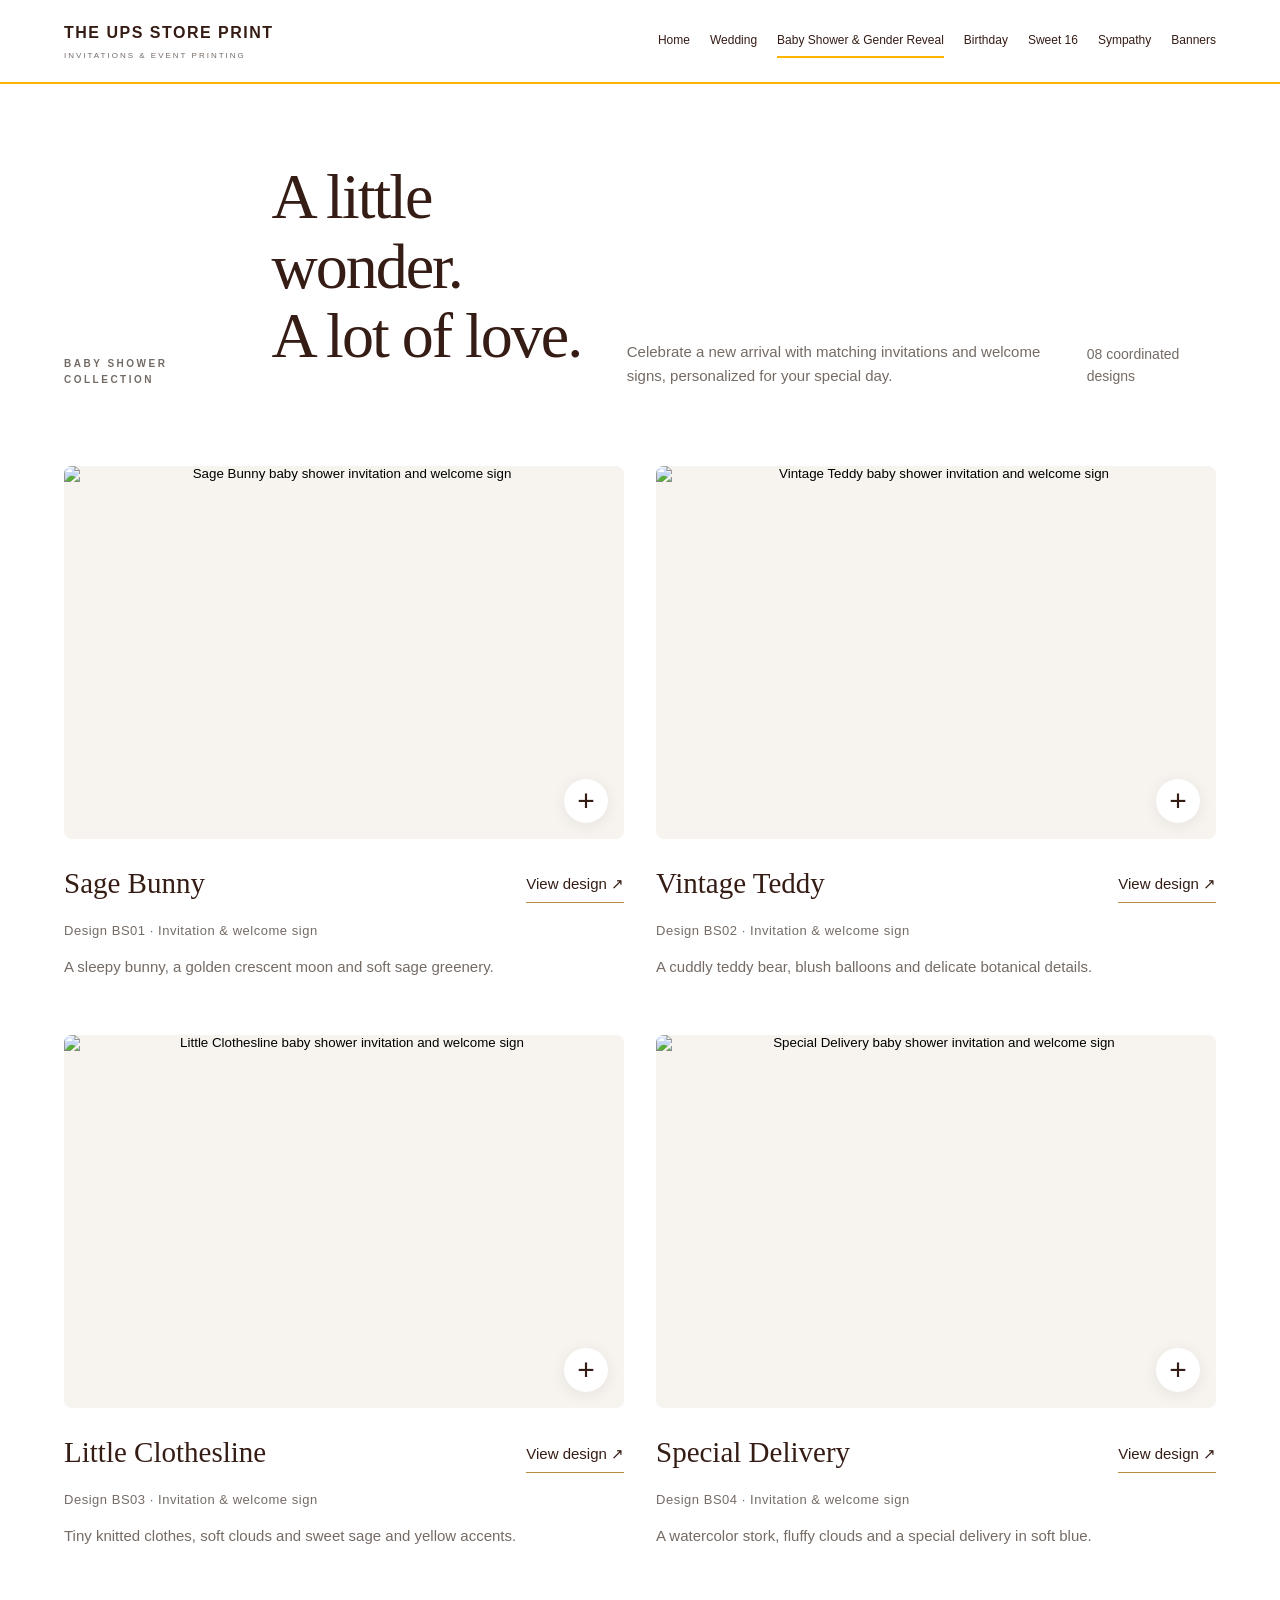
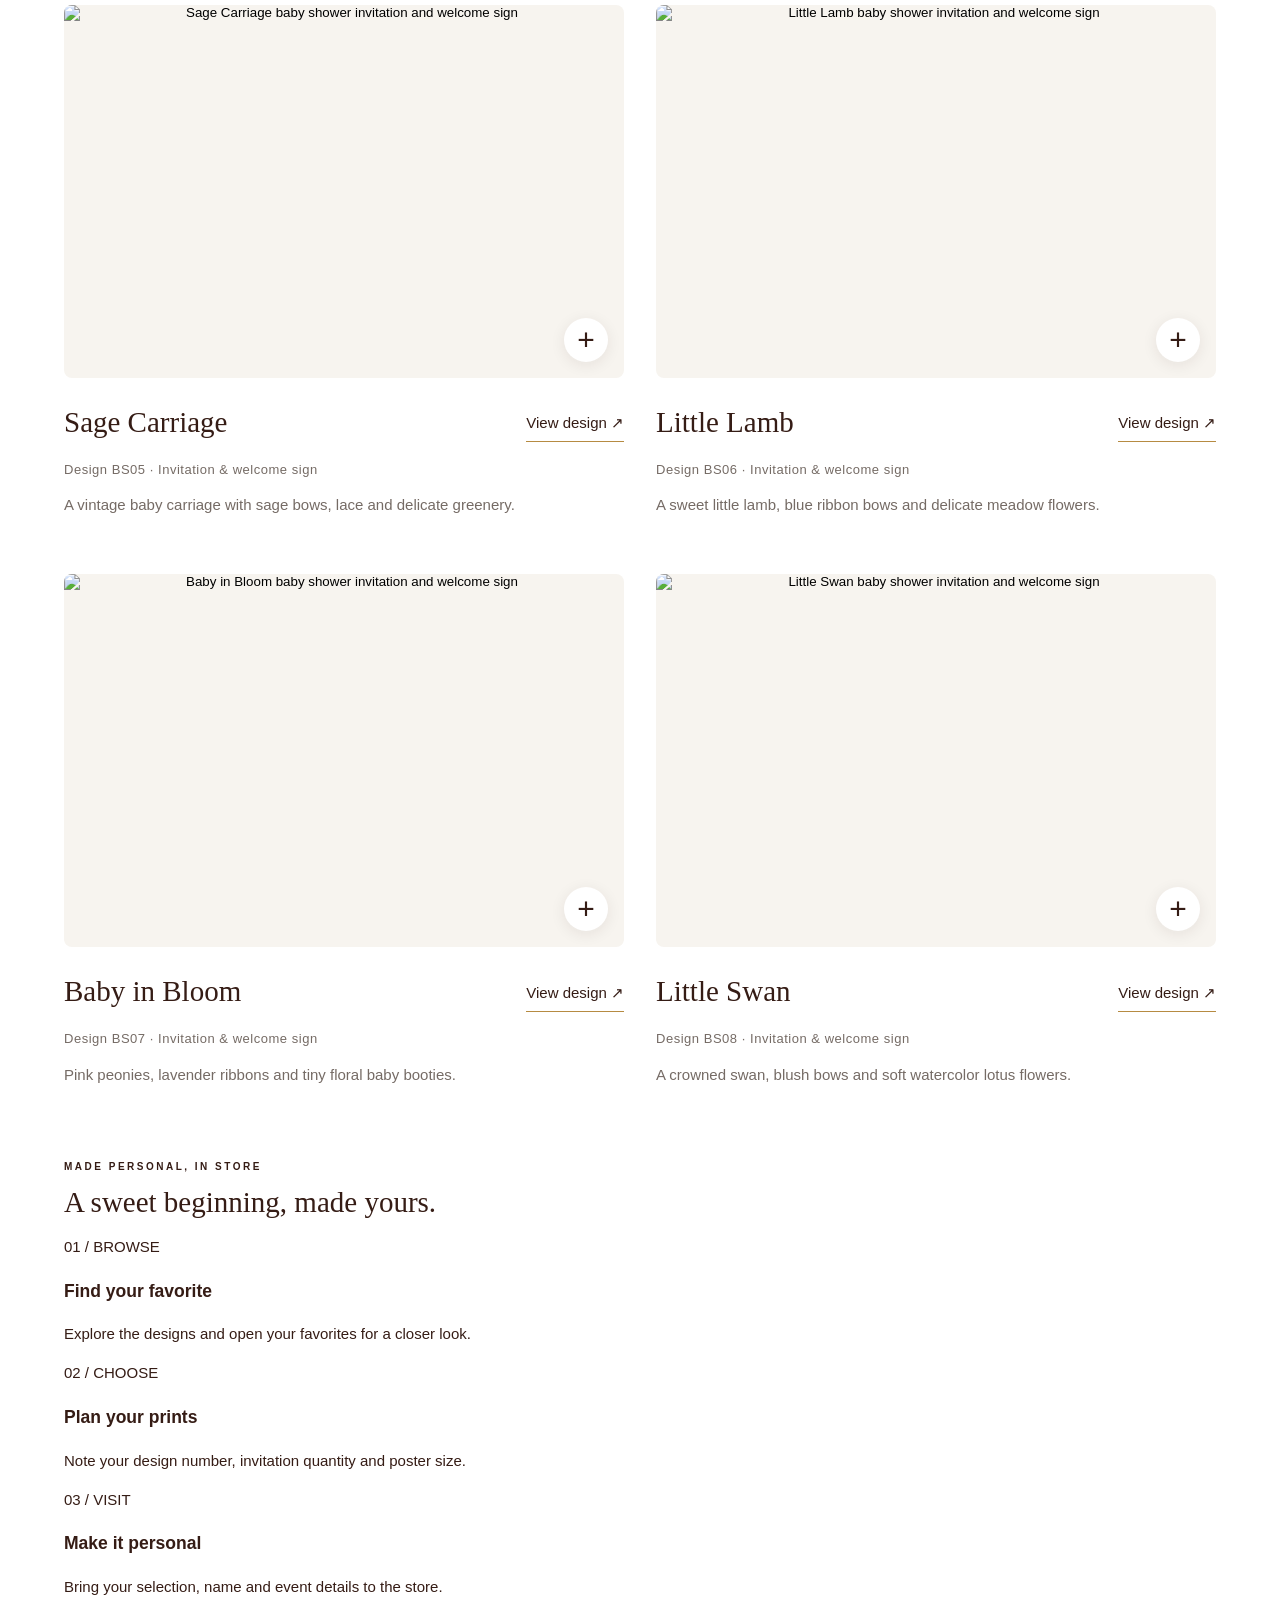
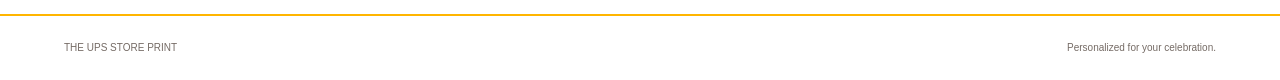
==== commit 42f78558: "Update baby-shower.html" ====
--- a/baby-shower.html
+++ b/baby-shower.html
@@ -4,723 +4,774 @@
   <meta charset="UTF-8">
   <meta name="viewport" content="width=device-width, initial-scale=1">
 
-  <title>Baby Shower & Gender Reveal | The UPS Store Print</title>
-
-  <meta
-    name="description"
-    content="Explore invitations and matching welcome signs for baby showers, gender reveals and baby sprinkles."
-  >
-
-  <link rel="stylesheet" href="style.css">
+  <title>Baby Shower | The UPS Store Print</title>
+
+  <link rel="stylesheet" href="style.css?v=9">
+
+  <style>
+    .baby-gallery {
+      display: grid;
+      grid-template-columns: repeat(2, minmax(0, 1fr));
+      gap: 56px 32px;
+      margin: 36px 0 72px;
+    }
+
+    .baby-photo-button {
+      position: relative;
+      display: block;
+      width: 100%;
+      padding: 0;
+      border: 0;
+      border-radius: 8px;
+      overflow: hidden;
+      background: #f7f4ef;
+      cursor: pointer;
+    }
+
+    .baby-photo-button img {
+      display: block;
+      width: 100%;
+      height: auto;
+      aspect-ratio: 3 / 2;
+      object-fit: cover;
+      transition: transform .3s ease;
+    }
+
+    @media (hover: hover) {
+      .baby-photo-button:hover img {
+        transform: scale(1.025);
+      }
+    }
+
+    .baby-plus {
+      position: absolute;
+      right: 16px;
+      bottom: 16px;
+      display: grid;
+      place-items: center;
+      width: 44px;
+      height: 44px;
+      border-radius: 50%;
+      background: white;
+      color: #351c15;
+      font: 30px Arial, sans-serif;
+      box-shadow: 0 3px 15px #351c1515;
+    }
+
+    .baby-card-heading {
+      display: flex;
+      justify-content: space-between;
+      align-items: center;
+      gap: 16px;
+      margin-top: 22px;
+    }
+
+    .baby-card h2 {
+      margin: 0;
+      color: #351c15;
+      font-family: Georgia, serif;
+      font-size: clamp(28px, 3vw, 40px);
+      font-weight: 400;
+      line-height: 1.15;
+    }
+
+    .baby-view {
+      flex-shrink: 0;
+      padding: 6px 0;
+      border: 0;
+      border-bottom: 1px solid #b68b42;
+      background: transparent;
+      color: #351c15;
+      font: inherit;
+      cursor: pointer;
+    }
+
+    .baby-code {
+      margin: 12px 0;
+      color: #756b65;
+      font-size: 13px;
+      letter-spacing: .04em;
+    }
+
+    .baby-description {
+      margin: 0;
+      color: #756b65;
+      line-height: 1.7;
+    }
+
+    .baby-count {
+      margin-top: 24px;
+      color: #756b65;
+      font-size: 14px;
+    }
+
+    .baby-dialog {
+      width: min(1080px, calc(100% - 32px));
+      max-width: none;
+      max-height: 90dvh;
+      padding: 0;
+      border: 0;
+      border-radius: 12px;
+      background: white;
+      color: #351c15;
+      overflow: auto;
+    }
+
+    .baby-dialog::backdrop {
+      background: rgb(30 20 15 / 65%);
+    }
+
+    body.baby-modal-open {
+      overflow: hidden;
+    }
+
+    .baby-modal-top {
+      display: flex;
+      justify-content: flex-end;
+      padding: 10px 14px;
+      border-bottom: 1px solid #e8e0d8;
+    }
+
+    .baby-close {
+      display: grid;
+      place-items: center;
+      width: 40px;
+      height: 40px;
+      padding: 0;
+      border: 0;
+      border-radius: 50%;
+      background: #faf7f2;
+      color: #351c15;
+      font-size: 28px;
+      cursor: pointer;
+    }
+
+    .baby-modal-layout {
+      display: grid;
+      grid-template-columns: 1.25fr 1fr;
+    }
+
+    .baby-modal-photo {
+      display: flex;
+      align-items: center;
+      background: #f7f4ef;
+    }
+
+    .baby-modal-photo img {
+      display: block;
+      width: 100%;
+      height: auto;
+    }
+
+    .baby-modal-info {
+      padding: 28px;
+    }
+
+    .baby-modal-code {
+      margin: 0 0 12px;
+      color: #8c6b35;
+      font-size: 12px;
+      letter-spacing: .15em;
+      text-transform: uppercase;
+    }
+
+    .baby-modal-info h2 {
+      margin: 0 0 14px;
+      font-family: Georgia, serif;
+      font-size: 38px;
+      font-weight: 400;
+      line-height: 1.1;
+    }
+
+    .baby-modal-description {
+      color: #756b65;
+      line-height: 1.6;
+    }
+
+    .baby-pricing {
+      margin-top: 22px;
+      padding-top: 20px;
+      border-top: 1px solid #e8e0d8;
+    }
+
+    .baby-pricing h3 {
+      margin: 0 0 14px;
+      font-family: Georgia, serif;
+      font-size: 24px;
+      font-weight: 400;
+    }
+
+    .baby-sizes {
+      display: grid;
+      grid-template-columns: repeat(2, minmax(0, 1fr));
+      gap: 8px;
+    }
+
+    .baby-size {
+      padding: 12px 8px;
+      border: 1px solid #e8e0d8;
+      border-radius: 6px;
+      background: white;
+      color: #351c15;
+      font: inherit;
+      cursor: pointer;
+    }
+
+    .baby-size[aria-pressed="true"] {
+      border-color: #ffb500;
+      background: #fff5d9;
+    }
+
+    .baby-price {
+      margin: 18px 0 5px;
+      font-family: Georgia, serif;
+      font-size: 34px;
+    }
+
+    .baby-selected-size {
+      margin: 0;
+      color: #756b65;
+      font-size: 13px;
+    }
+
+    .baby-personalize {
+      margin-top: 22px;
+      padding-top: 18px;
+      border-top: 1px solid #e8e0d8;
+      color: #756b65;
+      font-size: 14px;
+      line-height: 1.7;
+    }
+
+    .baby-personalize strong {
+      color: #351c15;
+    }
+
+    .baby-prop-note {
+      margin: 12px 0 0;
+      color: #756b65;
+      font-size: 12px;
+      line-height: 1.5;
+    }
+
+    .baby-order-link {
+      display: inline-block;
+      margin-top: 16px;
+      padding: 12px 20px;
+      border-radius: 6px;
+      background: #ffb500;
+      color: #351c15;
+      text-decoration: none;
+    }
+
+    .baby-photo-button:focus-visible,
+    .baby-view:focus-visible,
+    .baby-close:focus-visible,
+    .baby-size:focus-visible,
+    .baby-order-link:focus-visible {
+      outline: 3px solid #351c15;
+      outline-offset: 4px;
+    }
+
+    @media (max-width: 700px) {
+      .baby-gallery {
+        grid-template-columns: 1fr;
+        gap: 42px;
+      }
+
+      .baby-card-heading {
+        align-items: flex-start;
+      }
+
+      .baby-view {
+        font-size: 14px;
+      }
+
+      .baby-modal-layout {
+        grid-template-columns: 1fr;
+      }
+
+      .baby-modal-photo img {
+        max-height: 35dvh;
+        object-fit: contain;
+      }
+
+      .baby-modal-info {
+        padding: 22px;
+      }
+
+      .baby-modal-info h2 {
+        font-size: 32px;
+      }
+    }
+
+    @media (prefers-reduced-motion: reduce) {
+      .baby-photo-button img {
+        transition: none;
+      }
+    }
+  </style>
 </head>
-  
+
 <body class="collection-page">
 
- <header class="site-header">
-  <a class="brand" href="index.html">
-    THE UPS STORE PRINT
-    <small>INVITATIONS & EVENT PRINTING</small>
-  </a>
-
-  <button
-    class="nav-toggle"
-    type="button"
-    aria-expanded="false"
-    aria-controls="site-navigation"
-  >
-    Menu ☰
-  </button>
-
-  <nav
-    class="site-nav"
-    id="site-navigation"
-    aria-label="Main navigation"
-  >
-    <a href="index.html">Home</a>
-    <a href="wedding.html">Wedding</a>
-    <a href="baby-shower.html">Baby Shower & Gender Reveal</a>
-    <a href="birthday.html">Birthday</a>
-    <a href="sweet-16.html">Sweet 16</a>
-    <a href="sympathy.html">Sympathy</a>
-    <a href="banners.html">Banners</a>
-  </nav>
-</header>
-
-  <main>
+  <header class="site-header">
+    <a class="brand" href="index.html">
+      THE UPS STORE PRINT
+      <small>INVITATIONS &amp; EVENT PRINTING</small>
+    </a>
+
+    <button
+      class="nav-toggle"
+      type="button"
+      aria-label="Open menu"
+      aria-expanded="false"
+      aria-controls="site-navigation"
+    >
+      ☰
+    </button>
+
+    <nav
+      class="site-nav"
+      id="site-navigation"
+      aria-label="Main navigation"
+    >
+      <a href="index.html">Home</a>
+      <a href="wedding.html">Wedding</a>
+      <a href="baby-shower.html" aria-current="page">
+        Baby Shower &amp; Gender Reveal
+      </a>
+      <a href="birthday.html">Birthday</a>
+      <a href="sweet-16.html">Sweet 16</a>
+      <a href="sympathy.html">Sympathy</a>
+      <a href="banners.html">Banners</a>
+    </nav>
+  </header>
+
+  <main class="page">
 
     <section class="intro">
+      <p class="eyebrow">BABY SHOWER COLLECTION</p>
+
+      <h1>A little wonder.<br>A lot of love.</h1>
+
+      <p class="intro-text">
+        Celebrate a new arrival with matching invitations
+        and welcome signs, personalized for your special day.
+      </p>
+
+      <p class="baby-count" id="baby-count"></p>
+    </section>
+
+    <section
+      class="baby-gallery"
+      id="baby-gallery"
+      aria-label="Baby shower designs"
+    ></section>
+
+    <noscript>
+      <p>Please enable JavaScript to browse the baby shower designs.</p>
+    </noscript>
+
+    <section class="order-section" id="how-to-order">
       <div>
-        <div class="eyebrow">Baby Shower & Gender Reveal</div>
-
-        <h1>A little wonder.<br>A lot of love.</h1>
-
+        <p class="eyebrow">MADE PERSONAL, IN STORE</p>
+        <h2>A sweet beginning, made yours.</h2>
+      </div>
+
+      <div class="order-step">
+        <p class="step-number">01 / BROWSE</p>
+        <h3>Find your favorite</h3>
         <p>
-          Celebrate a new arrival with invitations and welcome
-          signs for baby showers, gender reveals and sprinkles.
+          Explore the designs and open your favorites
+          for a closer look.
         </p>
       </div>
 
-      <div class="count" id="count" aria-live="polite"></div>
-    </section>
-
-    <!-- Collection filters -->
-    <nav class="toolbar" aria-label="Filter baby celebration designs">
-      <button
-        class="filter active"
-        type="button"
-        data-filter="all"
-        aria-pressed="true"
-      >
-        All designs
-      </button>
-
-      <button
-        class="filter"
-        type="button"
-        data-filter="shower"
-        aria-pressed="false"
-      >
-        Baby Shower
-      </button>
-
-      <button
-        class="filter"
-        type="button"
-        data-filter="reveal"
-        aria-pressed="false"
-      >
-        Gender Reveal
-      </button>
-
-      <button
-        class="filter"
-        type="button"
-        data-filter="sprinkle"
-        aria-pressed="false"
-      >
-        Sprinkle
-      </button>
-    </nav>
-
-    <!-- Design cards are added by JavaScript -->
-    <section
-      class="grid"
-      id="baby-grid"
-      aria-label="Baby shower and gender reveal designs"
-    ></section>
-
-    <!-- Ordering information -->
-    <section class="order">
-      <div>
-        <div class="eyebrow">Made personal, in store</div>
-        <h2>A sweet beginning.<br>Your special details.</h2>
+      <div class="order-step">
+        <p class="step-number">02 / CHOOSE</p>
+        <h3>Plan your prints</h3>
+        <p>
+          Note your design number, invitation quantity
+          and poster size.
+        </p>
       </div>
 
-      <div class="steps">
-        <div class="step">
-          <b>01 / BROWSE</b>
-          <h3>Find your favorite</h3>
-          <p>
-            Choose your celebration and explore the designs.
-          </p>
-        </div>
-
-        <div class="step">
-          <b>02 / SAVE</b>
-          <h3>Note the number</h3>
-          <p>
-            Save the design number or screenshot your favorite.
-          </p>
-        </div>
-
-        <div class="step">
-          <b>03 / VISIT</b>
-          <h3>Make it yours</h3>
-          <p>
-            Ask in store about personalization, sizes and pricing.
-          </p>
-        </div>
+      <div class="order-step">
+        <p class="step-number">03 / VISIT</p>
+        <h3>Make it personal</h3>
+        <p>
+          Bring your selection, name and event details
+          to the store.
+        </p>
       </div>
     </section>
 
   </main>
 
-  <footer>
+  <footer class="site-footer">
     <span>THE UPS STORE PRINT</span>
-    <span>Illustrative collection · Order in store</span>
+    <span>Personalized for your celebration.</span>
   </footer>
 
-  <!-- Expanded design preview -->
-  <dialog id="detail" aria-labelledby="modal-title">
-    <div class="modal-head">
-      <span class="eyebrow">A closer look</span>
-
+  <dialog
+    class="baby-dialog"
+    id="baby-detail"
+    aria-labelledby="baby-modal-title"
+  >
+    <div class="baby-modal-top">
       <button
-        class="close"
+        class="baby-close"
+        id="baby-close"
         type="button"
-        aria-label="Close design preview"
+        aria-label="Close design"
       >
         ×
       </button>
     </div>
 
-    <div class="modal-body">
-      <img id="modal-image" alt="">
-
-      <div class="modal-info">
-        <div class="code" id="modal-code"></div>
-
-        <h2 id="modal-title"></h2>
-
-        <p id="modal-description"></p>
-
-        <span class="badge">
-          Invitation + matching welcome sign
-        </span>
-
-        <h3>Make it your own</h3>
-
-        <ul>
-          <li>Names and celebration wording</li>
-          <li>Event date, time and location</li>
-          <li>Your RSVP details</li>
-          <li>Ask in store about sizes and pricing</li>
-        </ul>
-
-        <h3 id="modal-order"></h3>
-
-        <p>
-          Show this design number to the store team
-          to discuss your order.
+    <div class="baby-modal-layout">
+      <div class="baby-modal-photo">
+        <img id="baby-modal-image" alt="">
+      </div>
+
+      <div class="baby-modal-info">
+        <p class="baby-modal-code" id="baby-modal-code"></p>
+
+        <h2 id="baby-modal-title"></h2>
+
+        <p
+          class="baby-modal-description"
+          id="baby-modal-description"
+        ></p>
+
+        <section
+          class="baby-pricing"
+          aria-label="Poster board pricing"
+        >
+          <h3>Poster board</h3>
+
+          <div
+            class="baby-sizes"
+            id="baby-sizes"
+            role="group"
+            aria-label="Choose poster board size"
+          ></div>
+
+          <p
+            class="baby-price"
+            id="baby-price"
+            aria-live="polite"
+          ></p>
+
+          <p
+            class="baby-selected-size"
+            id="baby-selected-size"
+          ></p>
+        </section>
+
+        <p class="baby-personalize">
+          <strong>Make it your own</strong><br>
+          Personalized with your name, date and event details.
+          Matching 5×7 invitations are available.
         </p>
+
+        <p class="baby-prop-note">
+          Display props, including the easel, are not included.
+        </p>
+
+        <a
+          class="baby-order-link"
+          id="baby-order-link"
+          href="#how-to-order"
+        >
+          How to order
+        </a>
       </div>
     </div>
   </dialog>
 
-  <script src="script.js"></script>
-
+  <!-- Shared website navigation -->
+  <script src="script.js?v=9"></script>
+
+  <!-- Baby shower gallery and popup -->
   <script>
-    /*
-      Add designs to this list.
-
-      Filter categories:
-      shower
-      reveal
-      sprinkle
-
-      A design can appear in multiple filters:
-      categories: ["shower", "sprinkle"]
-
-      When finished artwork is ready, add:
-      image: "images/your-design.jpg"
-    */
-
-    const babyDesigns = [
-      {
-        name: "Little Blossom",
-        code: "BS01",
-        categories: ["shower"],
-        description:
-          "Soft blush petals and delicate greenery for a sweet welcome.",
-        background: "#eee2df",
-        paper: "#fffaf7",
-        ink: "#8b625b",
-        accent: "#c79d96",
-        theme: "floral",
-        heading: ["Oh,", "baby!"],
-        signHeading: ["Welcome", "little one"],
-        occasion: "BABY SHOWER",
-        sampleName: "HONORING EMMA"
-      },
-      {
-        name: "Little Explorer",
-        code: "BS02",
-        categories: ["shower"],
-        description:
-          "Warm ivory and sage leaves for a nature-inspired baby shower.",
-        background: "#e4e8df",
-        paper: "#fffdf4",
-        ink: "#59664d",
-        accent: "#a0ad8b",
-        theme: "leaves",
-        heading: ["A little", "adventure"],
-        signHeading: ["The adventure", "begins"],
-        occasion: "BABY SHOWER",
-        sampleName: "HONORING RACHEL"
-      },
-      {
-        name: "Written in the Stars",
-        code: "GR01",
-        categories: ["reveal"],
-        description:
-          "A moon-and-stars design in muted blue, blush and warm gold.",
-        background: "#e9e6e8",
-        paper: "#fffcf8",
-        ink: "#6f6c80",
-        accent: "#b9a474",
-        theme: "stars",
-        heading: ["Twinkle,", "twinkle"],
-        signHeading: ["A little", "surprise"],
-        occasion: "GENDER REVEAL",
-        sampleName: "WHAT WILL BABY BE?"
-      },
-      {
-        name: "A Little Sprinkle",
-        code: "SP01",
-        categories: ["sprinkle"],
-        description:
-          "A soft rainbow and gentle colors for a little sprinkle of love.",
-        background: "#eee8df",
-        paper: "#fffdf8",
-        ink: "#897461",
-        accent: "#baa58b",
-        theme: "rainbow",
-        heading: ["A little", "sprinkle"],
-        signHeading: ["Sprinkled", "with love"],
-        occasion: "BABY SPRINKLE",
-        sampleName: "HONORING OLIVIA"
-      }
-    ];
-
-    const grid = document.querySelector("#baby-grid");
-    const counter = document.querySelector("#count");
-    const previewDialog = document.querySelector("#detail");
-
-    function escapeText(value) {
-      return String(value).replace(/[&<>"']/g, character => ({
-        "&": "&amp;",
-        "<": "&lt;",
-        ">": "&gt;",
-        '"': "&quot;",
-        "'": "&apos;"
-      }[character]));
-    }
-
-    // Decorative elements for the sample artwork.
-    function decoration(design) {
-      if (design.theme === "floral") {
-        return `
-          <g>
-            <path
-              d="M20 80 Q30 35 75 23"
-              fill="none"
-              stroke="#9aa48d"
-              stroke-width="1.4"
-            />
-
-            <ellipse
-              cx="35" cy="51" rx="6" ry="13"
-              fill="#a8b29b"
-              transform="rotate(-35 35 51)"
-            />
-
-            <ellipse
-              cx="58" cy="31" rx="6" ry="13"
-              fill="#a8b29b"
-              transform="rotate(40 58 31)"
-            />
-
-            <g fill="${design.accent}" opacity="0.65">
-              <circle cx="29" cy="30" r="10"/>
-              <circle cx="43" cy="28" r="10"/>
-              <circle cx="46" cy="42" r="10"/>
-              <circle cx="31" cy="45" r="10"/>
-            </g>
-
-            <circle cx="37" cy="36" r="6" fill="#dfc398"/>
-
-            <g transform="translate(200 250) rotate(180)">
-              <path
-                d="M20 80 Q30 35 75 23"
-                fill="none"
-                stroke="#9aa48d"
-                stroke-width="1.4"
-              />
-
-              <ellipse
-                cx="35" cy="51" rx="6" ry="13"
-                fill="#a8b29b"
-                transform="rotate(-35 35 51)"
-              />
-
-              <g fill="${design.accent}" opacity="0.65">
-                <circle cx="29" cy="30" r="10"/>
-                <circle cx="43" cy="28" r="10"/>
-                <circle cx="46" cy="42" r="10"/>
-                <circle cx="31" cy="45" r="10"/>
-              </g>
-
-              <circle cx="37" cy="36" r="6" fill="#dfc398"/>
-            </g>
-          </g>
-        `;
-      }
-
-      if (design.theme === "leaves") {
-        return `
-          <g fill="${design.accent}">
-            <path
-              d="M22 86 Q24 43 65 20"
-              fill="none"
-              stroke="${design.ink}"
-              stroke-width="1"
-            />
-
-            <ellipse
-              cx="28" cy="64" rx="7" ry="16"
-              transform="rotate(-30 28 64)"
-            />
-
-            <ellipse
-              cx="43" cy="41" rx="7" ry="16"
-              transform="rotate(35 43 41)"
-            />
-
-            <path
-              d="M178 164 Q175 205 138 228"
-              fill="none"
-              stroke="${design.ink}"
-              stroke-width="1"
-            />
-
-            <ellipse
-              cx="169" cy="188" rx="7" ry="16"
-              transform="rotate(30 169 188)"
-            />
-
-            <ellipse
-              cx="151" cy="211" rx="7" ry="16"
-              transform="rotate(-35 151 211)"
-            />
-          </g>
-        `;
-      }
-
-      if (design.theme === "stars") {
-        return `
-          <g fill="${design.accent}">
-            <path d="M33 28 L36 37 L45 40 L36 43
-                     L33 52 L30 43 L21 40 L30 37 Z"/>
-
-            <path d="M163 189 L166 198 L175 201 L166 204
-                     L163 213 L160 204 L151 201 L160 198 Z"/>
-
-            <circle cx="154" cy="30" r="2"/>
-            <circle cx="46" cy="207" r="2"/>
-            <circle cx="174" cy="76" r="2"/>
-          </g>
-
-          <circle cx="100" cy="39" r="15" fill="#d8caa8"/>
-          <circle cx="107" cy="34" r="13" fill="${design.paper}"/>
-
-          <circle cx="25" cy="140" r="3" fill="#bdcbd8"/>
-          <circle cx="174" cy="137" r="3" fill="#dfc1c4"/>
-        `;
-      }
-
-      return `
-        <g fill="none" stroke-width="5">
-          <path
-            d="M74 48 A26 26 0 0 1 126 48"
-            stroke="#c6a38f"
-          />
-          <path
-            d="M82 48 A18 18 0 0 1 118 48"
-            stroke="#c4b79a"
-          />
-          <path
-            d="M90 48 A10 10 0 0 1 110 48"
-            stroke="#a6b3a3"
-          />
-        </g>
-
-        <g fill="#c6b8a4">
-          <circle cx="35" cy="185" r="2"/>
-          <circle cx="43" cy="202" r="2"/>
-          <circle cx="165" cy="180" r="2"/>
-          <circle cx="156" cy="203" r="2"/>
-        </g>
-      `;
-    }
-
-    function stationery(design, isSign) {
-      const heading = isSign
-        ? design.signHeading
-        : design.heading;
-
-      const fontSize = isSign ? 22 : 27;
-
-      return `
-        <rect width="200" height="250"
-              fill="${design.paper}"/>
-
-        <rect
-          x="10" y="10" width="180" height="230"
-          fill="none"
-          stroke="${design.accent}"
-          stroke-width="0.7"
-          opacity="0.6"
-        />
-
-        ${decoration(design)}
-
-        <g fill="${design.ink}" text-anchor="middle">
-
-          <text
-            x="100" y="78"
-            font-family="Arial, sans-serif"
-            font-size="6.5"
-            letter-spacing="1.3"
+    (() => {
+      "use strict";
+
+      /*
+       * BABY SHOWER DESIGNS
+       *
+       * Each image filename begins with the customer design code.
+       * Filenames are case-sensitive.
+       */
+      const designs = [
+        {
+          code: "BS01",
+          name: "Sage Bunny",
+          description:
+            "A sleepy bunny, a golden crescent moon and soft sage greenery.",
+          image: "images/BS01-sage-bunny.png"
+        },
+        {
+          code: "BS02",
+          name: "Vintage Teddy",
+          description:
+            "A cuddly teddy bear, blush balloons and delicate botanical details.",
+          image: "images/BS02-vintage-teddy.png"
+        },
+        {
+          code: "BS03",
+          name: "Little Clothesline",
+          description:
+            "Tiny knitted clothes, soft clouds and sweet sage and yellow accents.",
+          image: "images/BS03-little-clothesline.png"
+        },
+        {
+          code: "BS04",
+          name: "Special Delivery",
+          description:
+            "A watercolor stork, fluffy clouds and a special delivery in soft blue.",
+          image: "images/BS04-special-delivery.png"
+        },
+        {
+          code: "BS05",
+          name: "Sage Carriage",
+          description:
+            "A vintage baby carriage with sage bows, lace and delicate greenery.",
+          image: "images/BS05-sage-carriage.png"
+        },
+        {
+          code: "BS06",
+          name: "Little Lamb",
+          description:
+            "A sweet little lamb, blue ribbon bows and delicate meadow flowers.",
+          image: "images/BS06-little-lamb.png"
+        },
+        {
+          code: "BS07",
+          name: "Baby in Bloom",
+          description:
+            "Pink peonies, lavender ribbons and tiny floral baby booties.",
+          image: "images/BS07-baby-in-bloom.png"
+        },
+        {
+          code: "BS08",
+          name: "Little Swan",
+          description:
+            "A crowned swan, blush bows and soft watercolor lotus flowers.",
+          image: "images/BS08-little-swan.png"
+        }
+      ];
+
+      const posterSizes = [
+        { label: "16×20", price: 18.50 },
+        { label: "18×24", price: 25.50 },
+        { label: "20×24", price: 28.50 },
+        { label: "24×36", price: 46.00 }
+      ];
+
+      const gallery = document.getElementById("baby-gallery");
+      const count = document.getElementById("baby-count");
+
+      const dialog = document.getElementById("baby-detail");
+      const closeButton = document.getElementById("baby-close");
+
+      const modalImage = document.getElementById("baby-modal-image");
+      const modalCode = document.getElementById("baby-modal-code");
+      const modalTitle = document.getElementById("baby-modal-title");
+      const modalDescription = document.getElementById(
+        "baby-modal-description"
+      );
+
+      const sizesContainer = document.getElementById("baby-sizes");
+      const priceElement = document.getElementById("baby-price");
+      const sizeElement = document.getElementById(
+        "baby-selected-size"
+      );
+
+      const savedSizes = new Map();
+
+      let activeDesign = null;
+      let previousFocus = null;
+
+      const currency = new Intl.NumberFormat("en-US", {
+        style: "currency",
+        currency: "USD"
+      });
+
+      function escapeHTML(value) {
+        return String(value).replace(/[&<>"']/g, character => ({
+          "&": "&amp;",
+          "<": "&lt;",
+          ">": "&gt;",
+          '"': "&quot;",
+          "'": "&#39;"
+        })[character]);
+      }
+
+      function buildGallery() {
+        gallery.innerHTML = designs.map((design, index) => `
+          <article class="baby-card">
+            <button
+              class="baby-photo-button"
+              type="button"
+              data-design-index="${index}"
+              aria-label="View ${escapeHTML(design.name)}"
+            >
+              <img
+                src="${escapeHTML(design.image)}"
+                alt="${escapeHTML(design.name)} baby shower invitation and welcome sign"
+                loading="lazy"
+                width="1536"
+                height="1024"
+              >
+
+              <span class="baby-plus" aria-hidden="true">+</span>
+            </button>
+
+            <div class="baby-card-heading">
+              <h2>${escapeHTML(design.name)}</h2>
+
+              <button
+                class="baby-view"
+                type="button"
+                data-design-index="${index}"
+                aria-label="View ${escapeHTML(design.name)} details"
+              >
+                View design ↗
+              </button>
+            </div>
+
+            <p class="baby-code">
+              Design ${escapeHTML(design.code)}
+              · Invitation &amp; welcome sign
+            </p>
+
+            <p class="baby-description">
+              ${escapeHTML(design.description)}
+            </p>
+          </article>
+        `).join("");
+
+        count.textContent =
+          `${String(designs.length).padStart(2, "0")} coordinated designs`;
+      }
+
+      function selectSize(index) {
+        const size = posterSizes[index];
+
+        if (!activeDesign || !size) {
+          return;
+        }
+
+        savedSizes.set(activeDesign.code, index);
+
+        sizesContainer.querySelectorAll("button").forEach(button => {
+          button.setAttribute(
+            "aria-pressed",
+            String(Number(button.dataset.sizeIndex) === index)
+          );
+        });
+
+        priceElement.textContent = currency.format(size.price);
+        sizeElement.textContent = `${size.label} inch poster board`;
+      }
+
+      function openDesign(index, trigger) {
+        const design = designs[index];
+
+        if (!design) {
+          return;
+        }
+
+        activeDesign = design;
+        previousFocus = trigger;
+
+        modalImage.src = design.image;
+        modalImage.alt =
+          `${design.name} baby shower invitation and welcome sign`;
+
+        modalCode.textContent = `DESIGN ${design.code}`;
+        modalTitle.textContent = design.name;
+        modalDescription.textContent = design.description;
+
+        sizesContainer.innerHTML = posterSizes.map((size, index) => `
+          <button
+            class="baby-size"
+            type="button"
+            data-size-index="${index}"
+            aria-pressed="false"
           >
-            ${escapeText(design.occasion)}
-          </text>
-
-          <text
-            x="100" y="116"
-            font-family="Georgia, serif"
-            font-style="italic"
-            font-size="${fontSize}"
-          >
-            ${escapeText(heading[0])}
-          </text>
-
-          <text
-            x="100" y="147"
-            font-family="Georgia, serif"
-            font-style="italic"
-            font-size="${fontSize}"
-          >
-            ${escapeText(heading[1])}
-          </text>
-
-          <text
-            x="100" y="179"
-            font-family="Arial, sans-serif"
-            font-size="6.5"
-            letter-spacing="0.8"
-          >
-            ${escapeText(design.sampleName)}
-          </text>
-
-          <line
-            x1="79" y1="194" x2="121" y2="194"
-            stroke="${design.accent}"
-          />
-
-          <text
-            x="100" y="213"
-            font-family="Arial, sans-serif"
-            font-size="5.5"
-            letter-spacing="0.9"
-          >
-            A LITTLE WONDER, A LOT OF LOVE
-          </text>
-
-        </g>
-      `;
-    }
-
-    function makePreview(design) {
-      if (design.image) return design.image;
-
-      const svg = `
-        <svg
-          xmlns="http://www.w3.org/2000/svg"
-          width="900"
-          height="620"
-          viewBox="0 0 900 620"
-        >
-          <rect
-            width="900"
-            height="620"
-            fill="${design.background}"
-          />
-
-          <ellipse
-            cx="450" cy="548" rx="330" ry="22"
-            fill="#000000"
-            opacity="0.05"
-          />
-
-          <!-- Welcome sign easel -->
-          <path
-            d="M568 130 L485 560 M568 130 L681 560"
-            fill="none"
-            stroke="${design.accent}"
-            stroke-width="8"
-            stroke-linecap="round"
-          />
-
-          <!-- Welcome sign shadow -->
-          <rect
-            x="403" y="77" width="310" height="388"
-            fill="#000000"
-            opacity="0.07"
-          />
-
-          <!-- Welcome sign -->
-          <g transform="translate(395 68) scale(1.55)">
-            ${stationery(design, true)}
-          </g>
-
-          <!-- Matching invitation -->
-          <g transform="translate(157 225) rotate(-6 100 125)">
-            <rect
-              x="8" y="10" width="200" height="250"
-              fill="#000000"
-              opacity="0.08"
-            />
-
-            ${stationery(design, false)}
-          </g>
-        </svg>
-      `;
-
-      return "data:image/svg+xml;charset=utf-8," +
-        encodeURIComponent(svg);
-    }
-
-    // Create the design cards.
-    babyDesigns.forEach((design, index) => {
-      design.preview = makePreview(design);
-
-      const card = document.createElement("article");
-      card.className = "card";
-      card.dataset.categories = design.categories.join(" ");
-
-      card.innerHTML = `
-        <button
-          class="image-button"
-          type="button"
-          data-design-index="${index}"
-          aria-label="View ${design.name}, design ${design.code}"
-        >
-          <img
-            src="${design.preview}"
-            alt="${design.name} sample invitation and matching welcome sign"
-            ${index > 1 ? 'loading="lazy"' : ""}
-          >
-
-          <span class="zoom" aria-hidden="true">+</span>
-        </button>
-
-        <div class="details">
-          <div>
-            <h2>${design.name}</h2>
-
-            <div class="code">
-              Design ${design.code} · Invitation & welcome sign
-            </div>
-
-            <p class="description">
-              ${design.description}
-            </p>
-          </div>
-
-          <button
-            class="view"
-            type="button"
-            data-design-index="${index}"
-            aria-label="View ${design.name} details"
-          >
-            View design ↗
+            ${size.label}
           </button>
-        </div>
-      `;
-
-      grid.appendChild(card);
-    });
-
-    function updateCount(number) {
-      counter.textContent =
-        String(number).padStart(2, "0") +
-        " coordinated design" +
-        (number === 1 ? "" : "s");
-    }
-
-    updateCount(babyDesigns.length);
-
-    // Filter the designs.
-    const filters = document.querySelectorAll("[data-filter]");
-
-    filters.forEach(button => {
-      button.addEventListener("click", () => {
-        const category = button.dataset.filter;
-        let visibleCount = 0;
-
-        filters.forEach(filter => {
-          const selected = filter === button;
-
-          filter.classList.toggle("active", selected);
-          filter.setAttribute("aria-pressed", String(selected));
-        });
-
-        grid.querySelectorAll(".card").forEach(card => {
-          const categories = card.dataset.categories.split(" ");
-
-          const matches =
-            category === "all" ||
-            categories.includes(category);
-
-          card.hidden = !matches;
-
-          if (matches) visibleCount++;
-        });
-
-        updateCount(visibleCount);
+        `).join("");
+
+        selectSize(savedSizes.get(design.code) ?? 0);
+
+        dialog.showModal();
+        document.body.classList.add("baby-modal-open");
+        closeButton.focus();
+      }
+
+      function closeDesign() {
+        dialog.close();
+      }
+
+      gallery.addEventListener("click", event => {
+        const trigger = event.target.closest("[data-design-index]");
+
+        if (!trigger) {
+          return;
+        }
+
+        openDesign(Number(trigger.dataset.designIndex), trigger);
       });
-    });
-
-    // Open a larger preview.
-    grid.addEventListener("click", event => {
-      const button = event.target.closest("[data-design-index]");
-
-      if (!button) return;
-
-      const design = babyDesigns[button.dataset.designIndex];
-
-      document.querySelector("#modal-title").textContent =
-        design.name;
-
-      document.querySelector("#modal-code").textContent =
-        "DESIGN " + design.code;
-
-      document.querySelector("#modal-description").textContent =
-        design.description;
-
-      document.querySelector("#modal-order").textContent =
-        "Ask for " + design.code + " in store";
-
-      const image = document.querySelector("#modal-image");
-
-      image.src = design.preview;
-      image.alt =
-        design.name + " invitation and matching welcome sign";
-
-      previewDialog.showModal();
-    });
-
-    // Close the preview.
-    previewDialog.querySelector(".close").addEventListener(
-      "click",
-      () => previewDialog.close()
-    );
-
-    previewDialog.addEventListener("click", event => {
-      if (event.target !== previewDialog) return;
-
-      const bounds = previewDialog.getBoundingClientRect();
-
-      const clickedOutside =
-        event.clientX < bounds.left ||
-        event.clientX > bounds.right ||
-        event.clientY < bounds.top ||
-        event.clientY > bounds.bottom;
-
-      if (clickedOutside) previewDialog.close();
-    });
+
+      sizesContainer.addEventListener("click", event => {
+        const button = event.target.closest("[data-size-index]");
+
+        if (!button) {
+          return;
+        }
+
+        selectSize(Number(button.dataset.sizeIndex));
+      });
+
+      closeButton.addEventListener("click", closeDesign);
+
+      document.getElementById("baby-order-link")
+        .addEventListener("click", closeDesign);
+
+      dialog.addEventListener("click", event => {
+        if (event.target !== dialog) {
+          return;
+        }
+
+        const bounds = dialog.getBoundingClientRect();
+
+        const clickedOutside =
+          event.clientX < bounds.left ||
+          event.clientX > bounds.right ||
+          event.clientY < bounds.top ||
+          event.clientY > bounds.bottom;
+
+        if (clickedOutside) {
+          closeDesign();
+        }
+      });
+
+      dialog.addEventListener("close", () => {
+        document.body.classList.remove("baby-modal-open");
+
+        if (previousFocus) {
+          previousFocus.focus();
+        }
+      });
+
+      buildGallery();
+    })();
   </script>
 
-  <script src="script.js?v=6"></script>
 </body>
 </html>
--- a/style.css
+++ b/style.css
@@ -1101,3 +1101,16 @@
     font-size: 14px;
   }
 }
+body.landing .site-header .nav-toggle,
+body.collection-page .site-header .nav-toggle {
+  background: transparent;
+  border: none;
+  color: #351c15;
+}
+body.landing .collection .art > img {
+  display: block;
+  width: 100%;
+  height: 100%;
+  object-fit: cover;
+  object-position: center;
+}
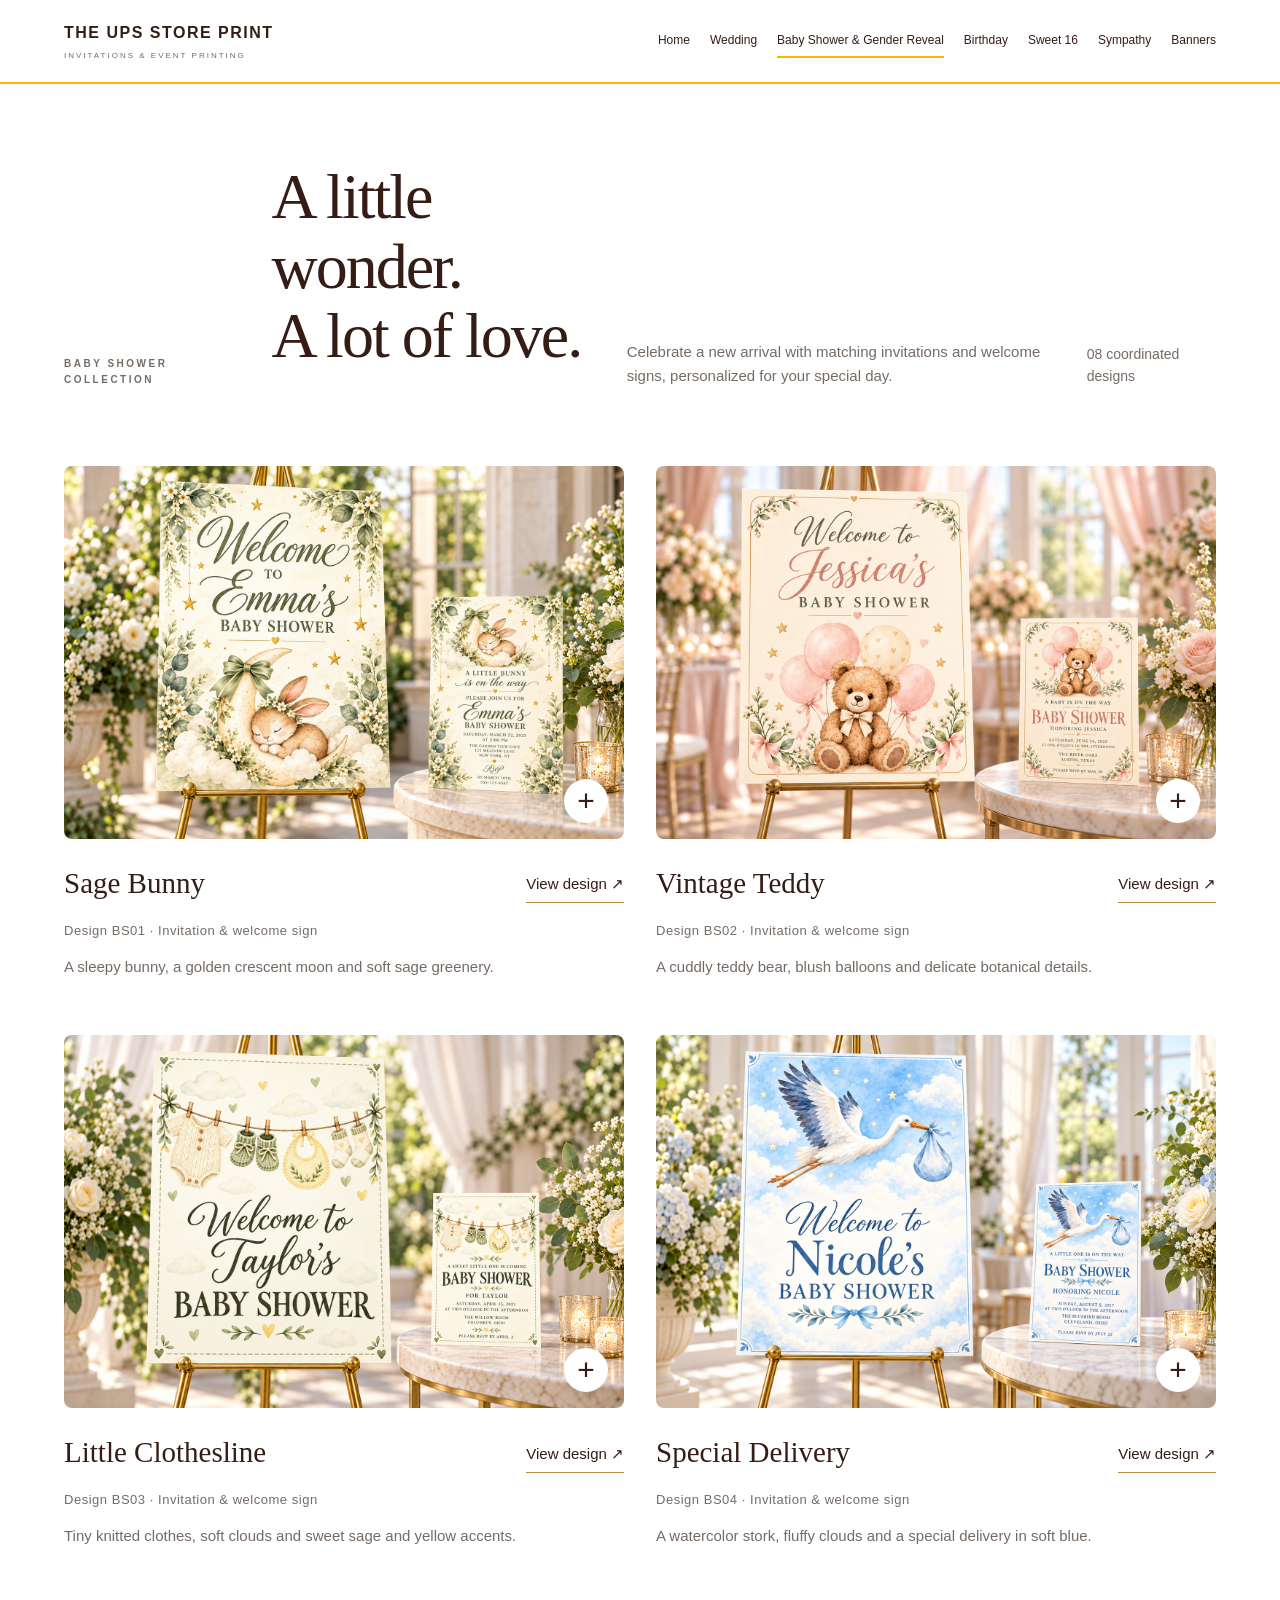
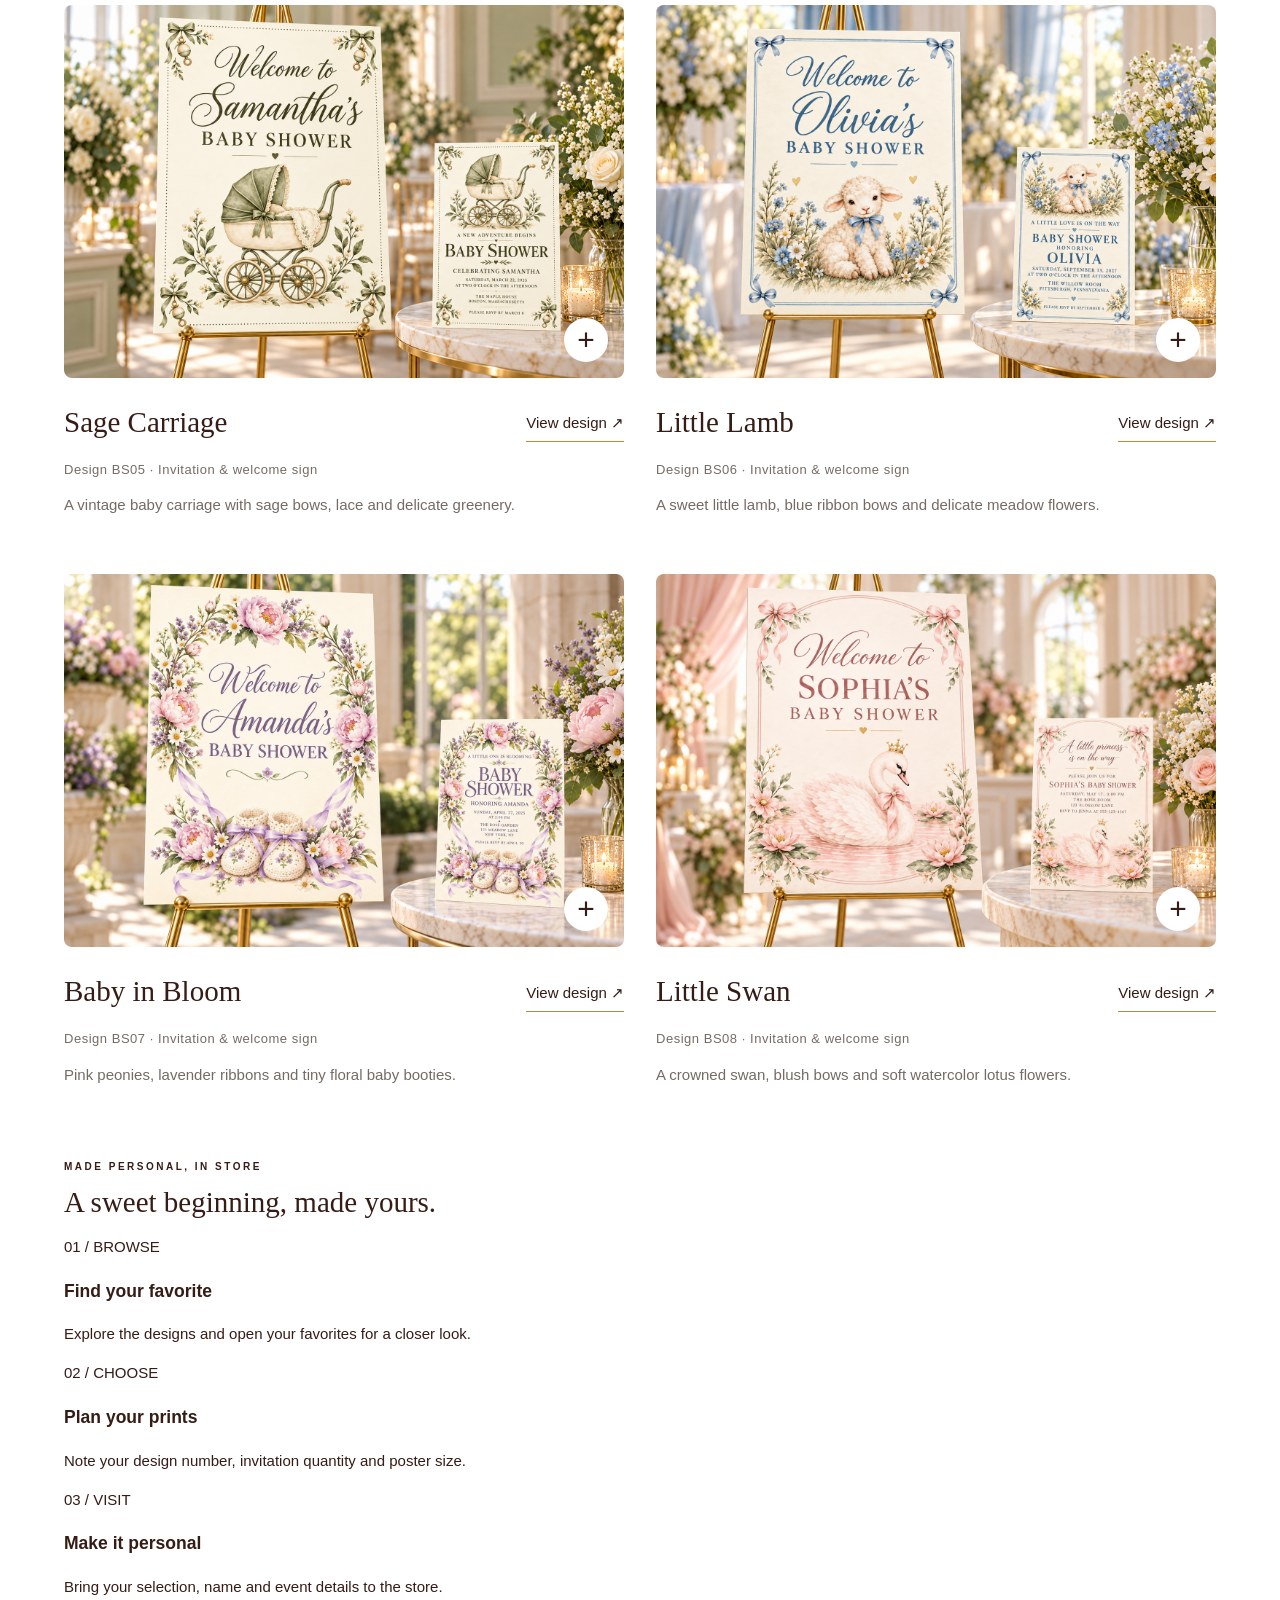
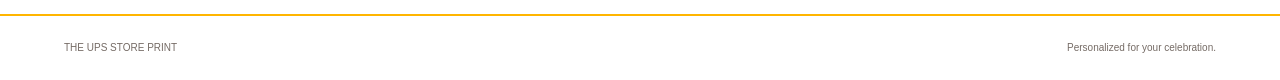
==== commit 3d3c91f6: "Update baby-shower.html" ====
--- a/baby-shower.html
+++ b/baby-shower.html
@@ -6,7 +6,7 @@
 
   <title>Baby Shower | The UPS Store Print</title>
 
-  <link rel="stylesheet" href="style.css?v=9">
+  <link rel="stylesheet" href="style.css?v=10">
 
   <style>
     .baby-gallery {
@@ -105,8 +105,9 @@
       font-size: 14px;
     }
 
+    /* Popup */
     .baby-dialog {
-      width: min(1080px, calc(100% - 32px));
+      width: min(1180px, calc(100% - 32px));
       max-width: none;
       max-height: 90dvh;
       padding: 0;
@@ -127,14 +128,25 @@
 
     .baby-modal-top {
       display: flex;
-      justify-content: flex-end;
-      padding: 10px 14px;
+      justify-content: space-between;
+      align-items: center;
+      gap: 16px;
+      padding: 10px 16px;
       border-bottom: 1px solid #e8e0d8;
+    }
+
+    .baby-modal-top-label {
+      margin: 0;
+      color: #756b65;
+      font-size: 12px;
+      letter-spacing: .08em;
+      text-transform: uppercase;
     }
 
     .baby-close {
       display: grid;
       place-items: center;
+      flex-shrink: 0;
       width: 40px;
       height: 40px;
       padding: 0;
@@ -148,19 +160,23 @@
 
     .baby-modal-layout {
       display: grid;
-      grid-template-columns: 1.25fr 1fr;
+      grid-template-columns: minmax(0, 1.6fr) minmax(280px, 1fr);
     }
 
     .baby-modal-photo {
       display: flex;
       align-items: center;
-      background: #f7f4ef;
+      justify-content: center;
+      min-width: 0;
+      padding: 12px;
+      background: #faf8f4;
     }
 
     .baby-modal-photo img {
       display: block;
       width: 100%;
       height: auto;
+      object-fit: contain;
     }
 
     .baby-modal-info {
@@ -247,16 +263,9 @@
       color: #351c15;
     }
 
-    .baby-prop-note {
-      margin: 12px 0 0;
-      color: #756b65;
-      font-size: 12px;
-      line-height: 1.5;
-    }
-
     .baby-order-link {
       display: inline-block;
-      margin-top: 16px;
+      margin-top: 12px;
       padding: 12px 20px;
       border-radius: 6px;
       background: #ffb500;
@@ -273,6 +282,24 @@
       outline-offset: 4px;
     }
 
+    @media (max-width: 800px) {
+      .baby-modal-layout {
+        grid-template-columns: 1fr;
+      }
+
+      .baby-modal-photo {
+        padding: 8px;
+      }
+
+      .baby-modal-info {
+        padding: 22px;
+      }
+
+      .baby-modal-info h2 {
+        font-size: 32px;
+      }
+    }
+
     @media (max-width: 700px) {
       .baby-gallery {
         grid-template-columns: 1fr;
@@ -285,23 +312,6 @@
 
       .baby-view {
         font-size: 14px;
-      }
-
-      .baby-modal-layout {
-        grid-template-columns: 1fr;
-      }
-
-      .baby-modal-photo img {
-        max-height: 35dvh;
-        object-fit: contain;
-      }
-
-      .baby-modal-info {
-        padding: 22px;
-      }
-
-      .baby-modal-info h2 {
-        font-size: 32px;
       }
     }
 
@@ -420,6 +430,10 @@
     aria-labelledby="baby-modal-title"
   >
     <div class="baby-modal-top">
+      <p class="baby-modal-top-label">
+        Invitation &amp; welcome sign
+      </p>
+
       <button
         class="baby-close"
         id="baby-close"
@@ -474,10 +488,6 @@
           <strong>Make it your own</strong><br>
           Personalized with your name, date and event details.
           Matching 5×7 invitations are available.
-        </p>
-
-        <p class="baby-prop-note">
-          Display props, including the easel, are not included.
         </p>
 
         <a
@@ -492,7 +502,7 @@
   </dialog>
 
   <!-- Shared website navigation -->
-  <script src="script.js?v=9"></script>
+  <script src="script.js?v=10"></script>
 
   <!-- Baby shower gallery and popup -->
   <script>
@@ -500,10 +510,8 @@
       "use strict";
 
       /*
-       * BABY SHOWER DESIGNS
-       *
-       * Each image filename begins with the customer design code.
-       * Filenames are case-sensitive.
+       * image: Styled mockup shown on the main page.
+       * detailImage: Flat designs shown inside the popup.
        */
       const designs = [
         {
@@ -511,56 +519,64 @@
           name: "Sage Bunny",
           description:
             "A sleepy bunny, a golden crescent moon and soft sage greenery.",
-          image: "images/BS01-sage-bunny.png"
+          image: "images/BS01-sage-bunny.png",
+          detailImage: "images/BS01-sage-bunny-flat.png"
         },
         {
           code: "BS02",
           name: "Vintage Teddy",
           description:
             "A cuddly teddy bear, blush balloons and delicate botanical details.",
-          image: "images/BS02-vintage-teddy.png"
+          image: "images/BS02-vintage-teddy.png",
+          detailImage: "images/BS02-vintage-teddy-flat.png"
         },
         {
           code: "BS03",
           name: "Little Clothesline",
           description:
             "Tiny knitted clothes, soft clouds and sweet sage and yellow accents.",
-          image: "images/BS03-little-clothesline.png"
+          image: "images/BS03-little-clothesline.png",
+          detailImage: "images/BS03-little-clothesline-flat.png"
         },
         {
           code: "BS04",
           name: "Special Delivery",
           description:
             "A watercolor stork, fluffy clouds and a special delivery in soft blue.",
-          image: "images/BS04-special-delivery.png"
+          image: "images/BS04-special-delivery.png",
+          detailImage: "images/BS04-special-delivery-flat.png"
         },
         {
           code: "BS05",
           name: "Sage Carriage",
           description:
             "A vintage baby carriage with sage bows, lace and delicate greenery.",
-          image: "images/BS05-sage-carriage.png"
+          image: "images/BS05-sage-carriage.png",
+          detailImage: "images/BS05-sage-carriage-flat.png"
         },
         {
           code: "BS06",
           name: "Little Lamb",
           description:
             "A sweet little lamb, blue ribbon bows and delicate meadow flowers.",
-          image: "images/BS06-little-lamb.png"
+          image: "images/BS06-little-lamb.png",
+          detailImage: "images/BS06-little-lamb-flat.png"
         },
         {
           code: "BS07",
           name: "Baby in Bloom",
           description:
             "Pink peonies, lavender ribbons and tiny floral baby booties.",
-          image: "images/BS07-baby-in-bloom.png"
+          image: "images/BS07-baby-in-bloom.png",
+          detailImage: "images/BS07-baby-in-bloom-flat.png"
         },
         {
           code: "BS08",
           name: "Little Swan",
           description:
             "A crowned swan, blush bows and soft watercolor lotus flowers.",
-          image: "images/BS08-little-swan.png"
+          image: "images/BS08-little-swan.png",
+          detailImage: "images/BS08-little-swan-flat.png"
         }
       ];
 
@@ -621,7 +637,7 @@
             >
               <img
                 src="${escapeHTML(design.image)}"
-                alt="${escapeHTML(design.name)} baby shower invitation and welcome sign"
+                alt="${escapeHTML(design.name)} baby shower invitation and welcome sign mockup"
                 loading="lazy"
                 width="1536"
                 height="1024"
@@ -688,9 +704,18 @@
         activeDesign = design;
         previousFocus = trigger;
 
-        modalImage.src = design.image;
+        /*
+         * Use the flat image in the popup.
+         * If that file fails to load, show the mockup instead.
+         */
+        modalImage.onerror = () => {
+          modalImage.onerror = null;
+          modalImage.src = design.image;
+        };
+
+        modalImage.src = design.detailImage || design.image;
         modalImage.alt =
-          `${design.name} baby shower invitation and welcome sign`;
+          `${design.name}: welcome sign and matching 5×7 invitation`;
 
         modalCode.textContent = `DESIGN ${design.code}`;
         modalTitle.textContent = design.name;
@@ -710,8 +735,9 @@
         selectSize(savedSizes.get(design.code) ?? 0);
 
         dialog.showModal();
+        dialog.scrollTop = 0;
         document.body.classList.add("baby-modal-open");
-        closeButton.focus();
+        closeButton.focus({ preventScroll: true });
       }
 
       function closeDesign() {
@@ -765,7 +791,7 @@
         document.body.classList.remove("baby-modal-open");
 
         if (previousFocus) {
-          previousFocus.focus();
+          previousFocus.focus({ preventScroll: true });
         }
       });
 
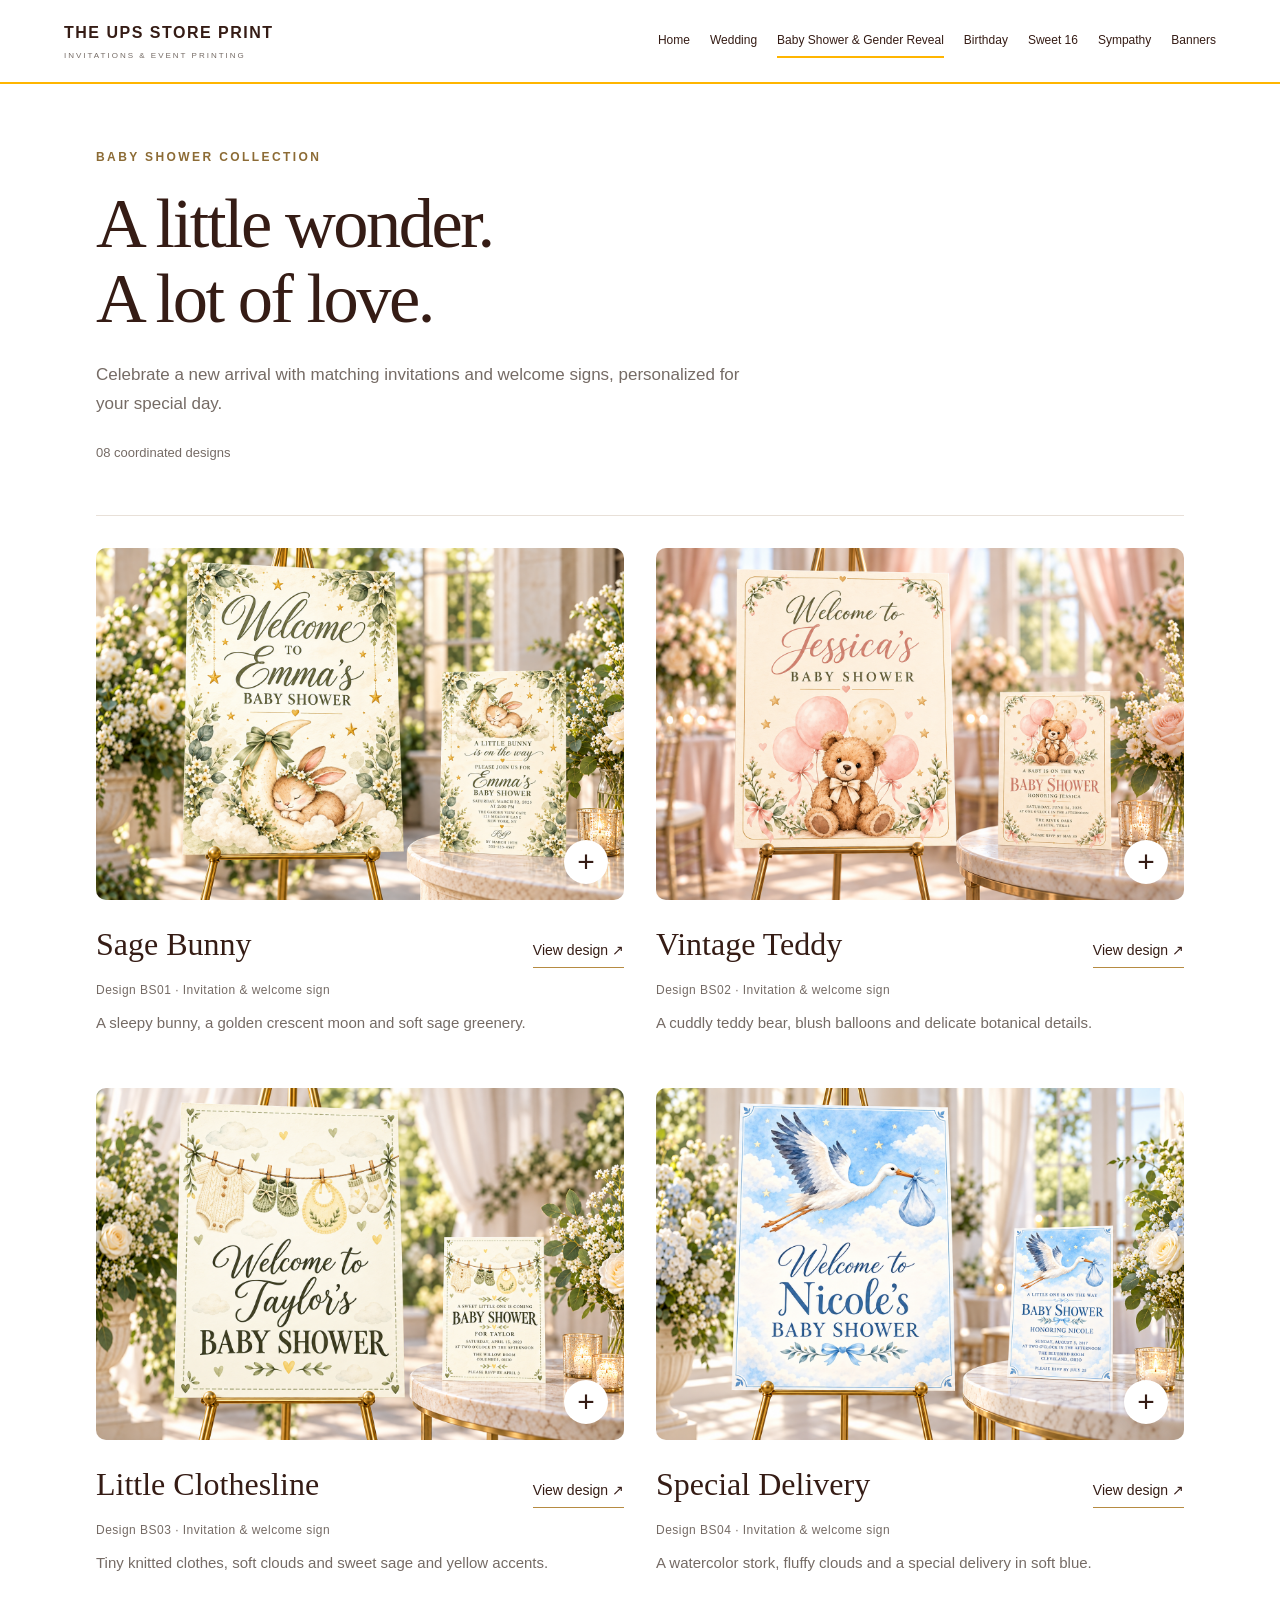
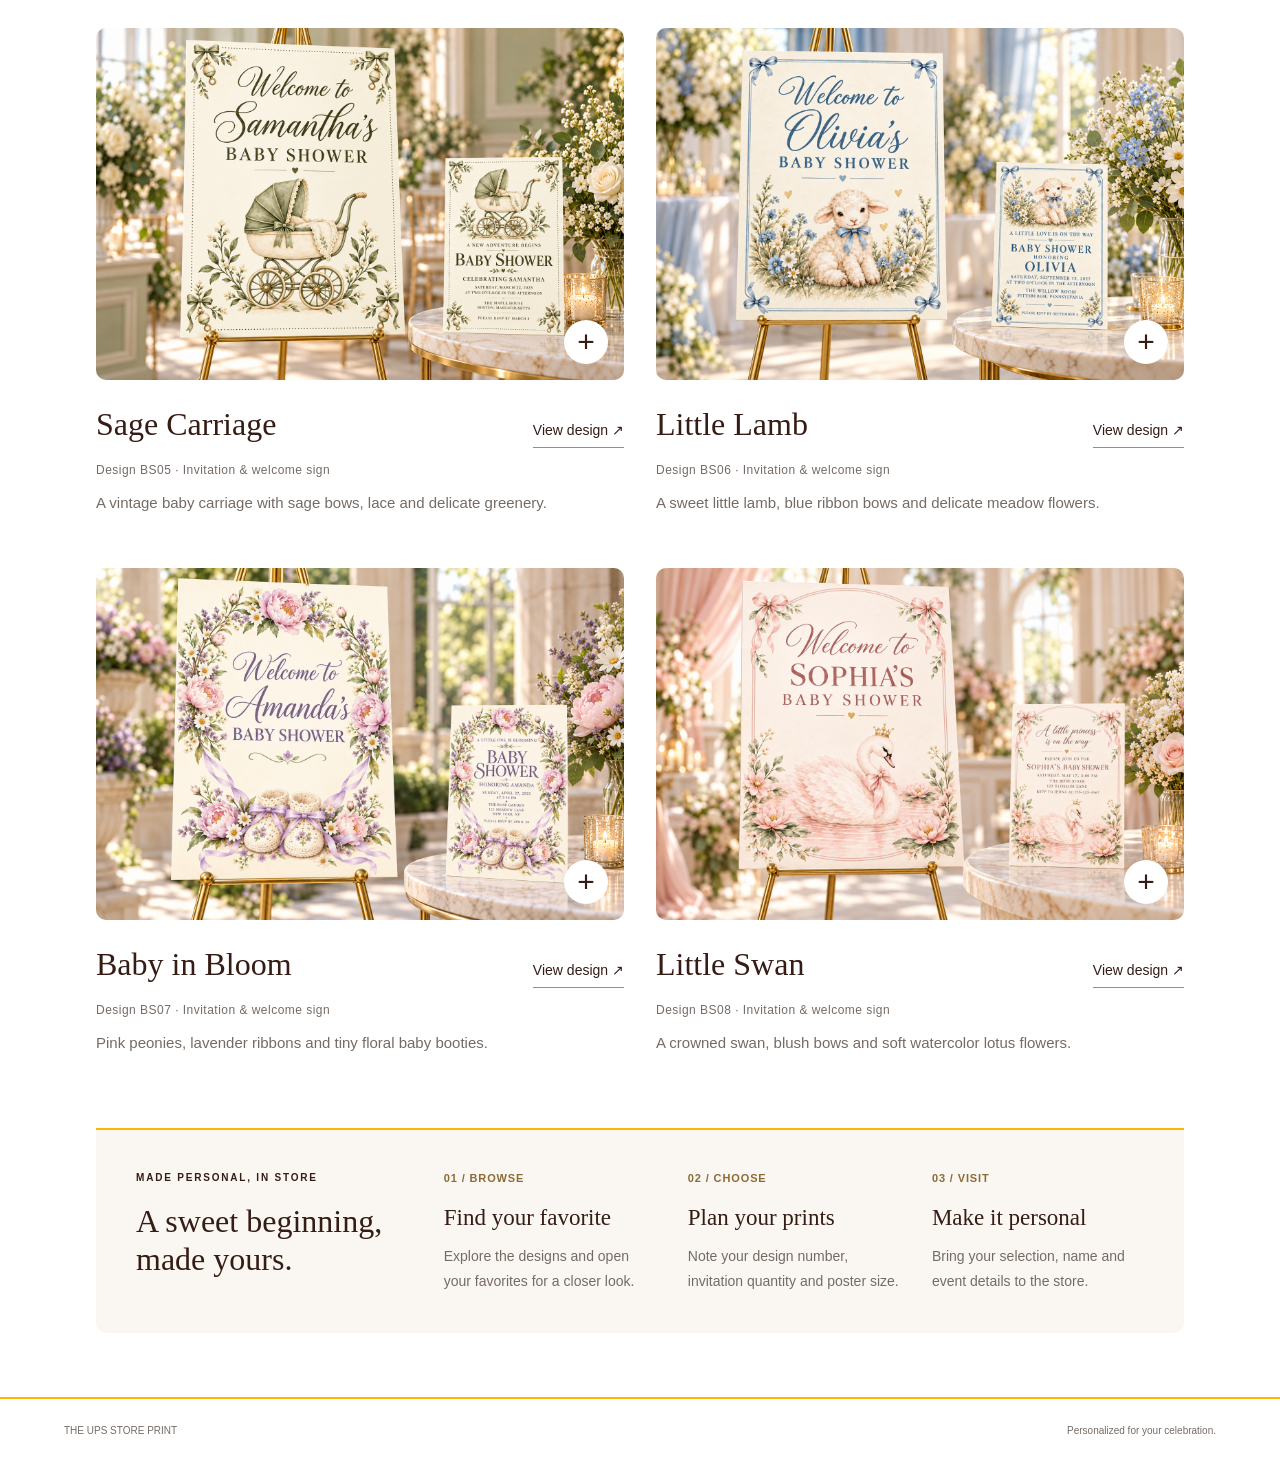
==== commit cb52005b: "Update baby-shower.html" ====
--- a/baby-shower.html
+++ b/baby-shower.html
@@ -6,8 +6,7 @@
 
   <title>Baby Shower | The UPS Store Print</title>
 
-  <link rel="stylesheet" href="style.css?v=10">
-
+<link rel="stylesheet" href="style.css?v=11">
   <style>
     .baby-gallery {
       display: grid;
--- a/style.css
+++ b/style.css
@@ -1114,3 +1114,235 @@
   object-fit: cover;
   object-position: center;
 }
+/* ==================================
+   COLLECTION PAGE CLEANUP
+   ================================== */
+
+body.collection-page .page {
+  width: min(1280px, calc(100% - 64px));
+  margin-inline: auto;
+}
+
+/* Intro: keep the heading and description together */
+body.collection-page .page > .intro {
+  display: block;
+  padding: 64px 0 32px;
+  margin: 0;
+  border: 0;
+}
+
+body.collection-page .intro .eyebrow {
+  margin: 0 0 20px;
+  color: #8c6b35;
+  font-size: 12px;
+  font-weight: 600;
+  line-height: 1.5;
+  letter-spacing: .2em;
+}
+
+body.collection-page .intro h1 {
+  width: auto;
+  max-width: 950px;
+  margin: 0 0 24px;
+  color: #351c15;
+  font-family: Georgia, serif;
+  font-size: clamp(48px, 5.5vw, 80px);
+  font-weight: 400;
+  line-height: 1.06;
+  letter-spacing: -.035em;
+}
+
+body.collection-page .intro .intro-text {
+  width: auto;
+  max-width: 650px;
+  margin: 0;
+  color: #756b65;
+  font-size: 17px;
+  line-height: 1.75;
+}
+
+body.collection-page .intro .baby-count,
+body.collection-page .intro .sweet-count,
+body.collection-page .intro .wedding-count {
+  margin: 24px 0 0;
+  color: #756b65;
+  font-size: 13px;
+  line-height: 1.5;
+}
+
+/* Gallery spacing */
+body.collection-page .baby-gallery {
+  gap: 52px 32px;
+  margin: 20px 0 72px;
+  padding-top: 32px;
+  border-top: 1px solid #e8e0d8;
+}
+
+body.collection-page .baby-card {
+  min-width: 0;
+}
+
+body.collection-page .baby-photo-button {
+  border-radius: 10px;
+}
+
+body.collection-page .baby-card-heading {
+  align-items: baseline;
+  margin-top: 20px;
+  gap: 16px;
+}
+
+body.collection-page .baby-card h2 {
+  font-size: clamp(26px, 2.5vw, 36px);
+  line-height: 1.2;
+}
+
+body.collection-page .baby-view {
+  font-size: 14px;
+  line-height: 1.5;
+}
+
+body.collection-page .baby-code {
+  margin: 10px 0;
+  font-size: 12px;
+  line-height: 1.6;
+}
+
+body.collection-page .baby-description {
+  max-width: 540px;
+  font-size: 15px;
+  line-height: 1.7;
+}
+
+/* How to order */
+body.collection-page .order-section {
+  display: grid;
+  grid-template-columns: 1.3fr repeat(3, minmax(0, 1fr));
+  align-items: start;
+  gap: 32px;
+  margin: 0 0 64px;
+  padding: 40px;
+  border-top: 2px solid #ffb500;
+  border-radius: 0 0 10px 10px;
+  background: #faf7f2;
+}
+
+body.collection-page .order-section .eyebrow {
+  margin: 0 0 16px;
+  font-size: 10px;
+  font-weight: 600;
+  line-height: 1.6;
+  letter-spacing: .18em;
+}
+
+body.collection-page .order-section h2 {
+  margin: 0;
+  color: #351c15;
+  font-family: Georgia, serif;
+  font-size: 32px;
+  font-weight: 400;
+  line-height: 1.2;
+}
+
+body.collection-page .order-step {
+  min-width: 0;
+}
+
+body.collection-page .order-step .step-number {
+  margin: 0 0 16px;
+  color: #8c6b35;
+  font-size: 11px;
+  font-weight: 600;
+  letter-spacing: .08em;
+}
+
+body.collection-page .order-step h3 {
+  margin: 0 0 12px;
+  color: #351c15;
+  font-family: Georgia, serif;
+  font-size: 23px;
+  font-weight: 400;
+  line-height: 1.25;
+}
+
+body.collection-page .order-step p:not(.step-number) {
+  margin: 0;
+  color: #756b65;
+  font-size: 14px;
+  line-height: 1.75;
+}
+
+/* Tablet */
+@media (max-width: 1000px) {
+  body.collection-page .order-section {
+    grid-template-columns: repeat(3, minmax(0, 1fr));
+    gap: 28px;
+    padding: 32px;
+  }
+
+  body.collection-page .order-section > div:first-child {
+    grid-column: 1 / -1;
+  }
+}
+
+/* Phone */
+@media (max-width: 700px) {
+  body.collection-page .page {
+    width: calc(100% - 36px);
+  }
+
+  body.collection-page .page > .intro {
+    padding: 40px 0 28px;
+  }
+
+  body.collection-page .intro .eyebrow {
+    margin-bottom: 16px;
+    font-size: 10px;
+  }
+
+  body.collection-page .intro h1 {
+    font-size: clamp(42px, 10vw, 60px);
+    margin-bottom: 20px;
+  }
+
+  body.collection-page .intro .intro-text {
+    font-size: 16px;
+    line-height: 1.7;
+  }
+
+  body.collection-page .baby-gallery {
+    grid-template-columns: 1fr;
+    gap: 40px;
+    margin: 12px 0 48px;
+    padding-top: 24px;
+  }
+
+  body.collection-page .baby-card-heading {
+    flex-wrap: wrap;
+    gap: 8px 16px;
+    margin-top: 16px;
+  }
+
+  body.collection-page .baby-card h2 {
+    font-size: 29px;
+  }
+
+  body.collection-page .baby-description {
+    font-size: 14px;
+  }
+
+  body.collection-page .order-section {
+    grid-template-columns: 1fr;
+    gap: 26px;
+    margin-bottom: 40px;
+    padding: 28px 24px;
+  }
+
+  body.collection-page .order-section h2 {
+    font-size: 30px;
+  }
+
+  body.collection-page .order-step .step-number {
+    margin-bottom: 10px;
+  }
+}
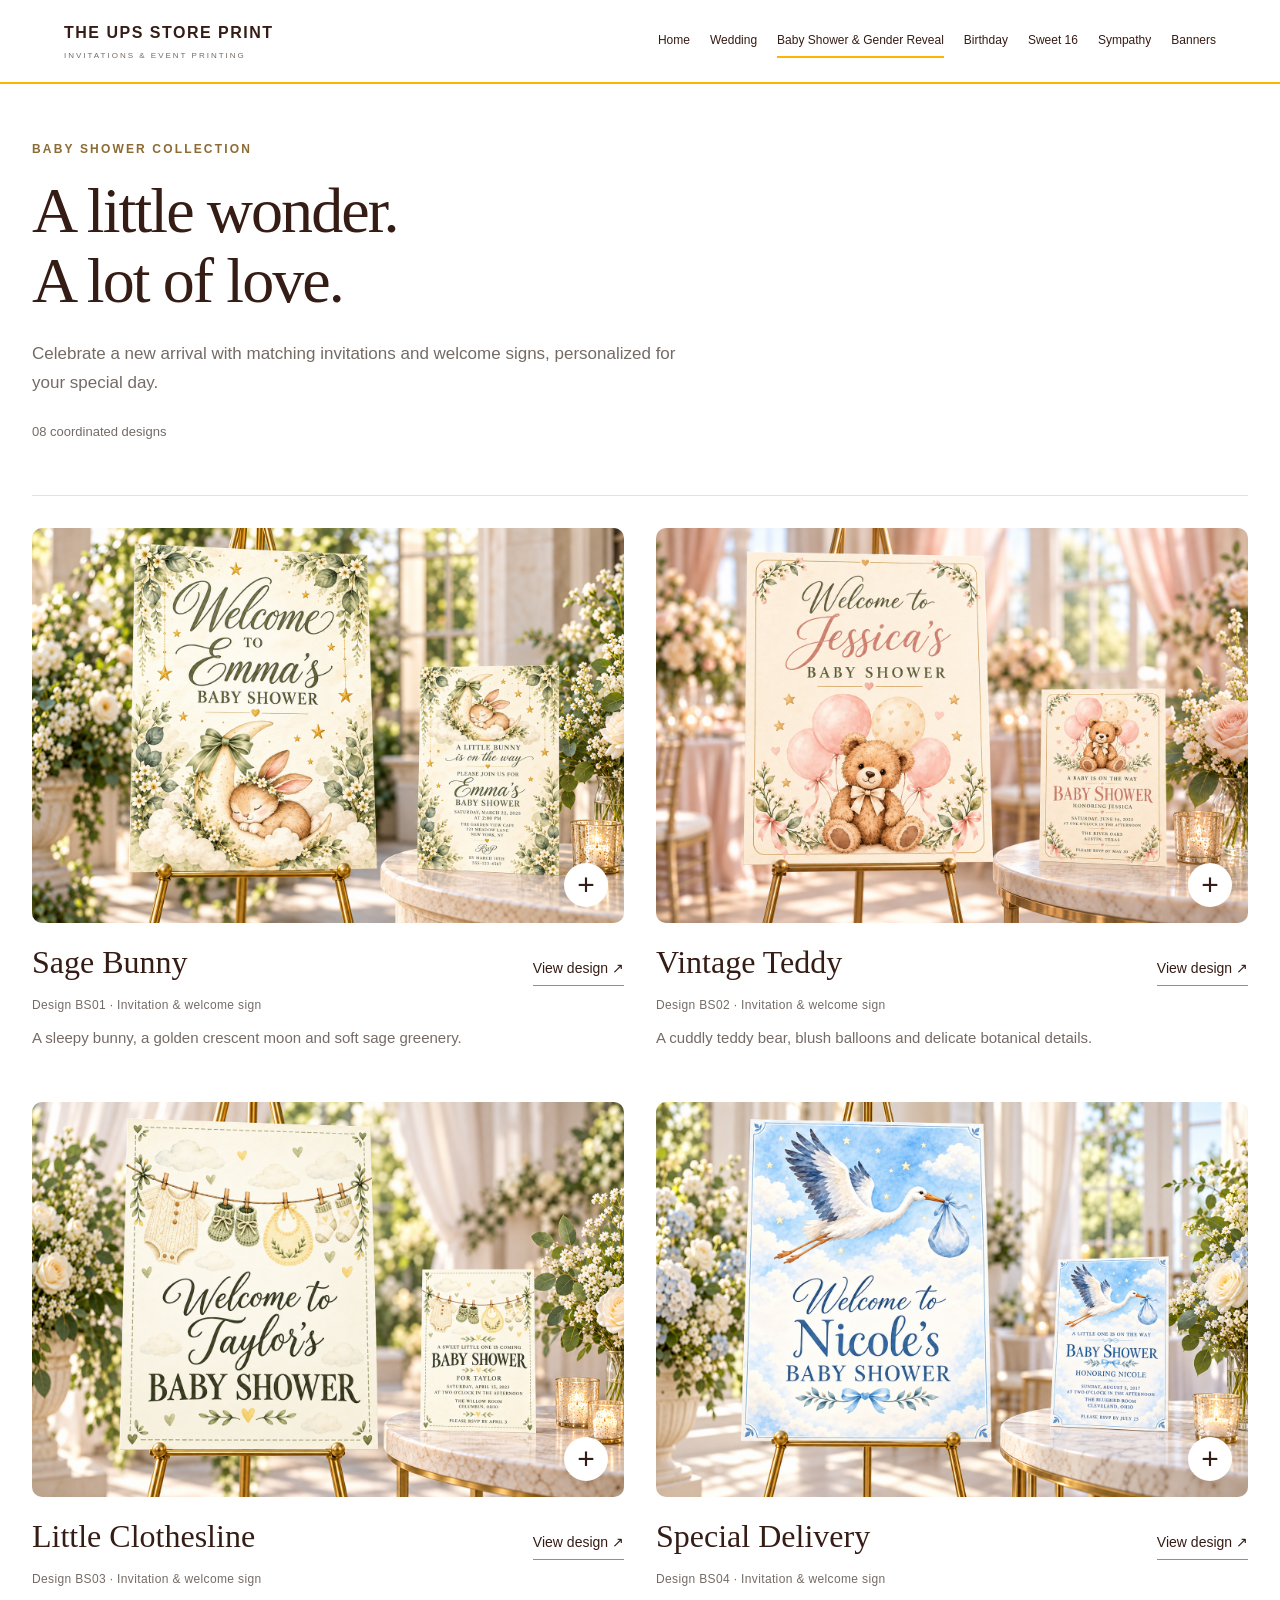
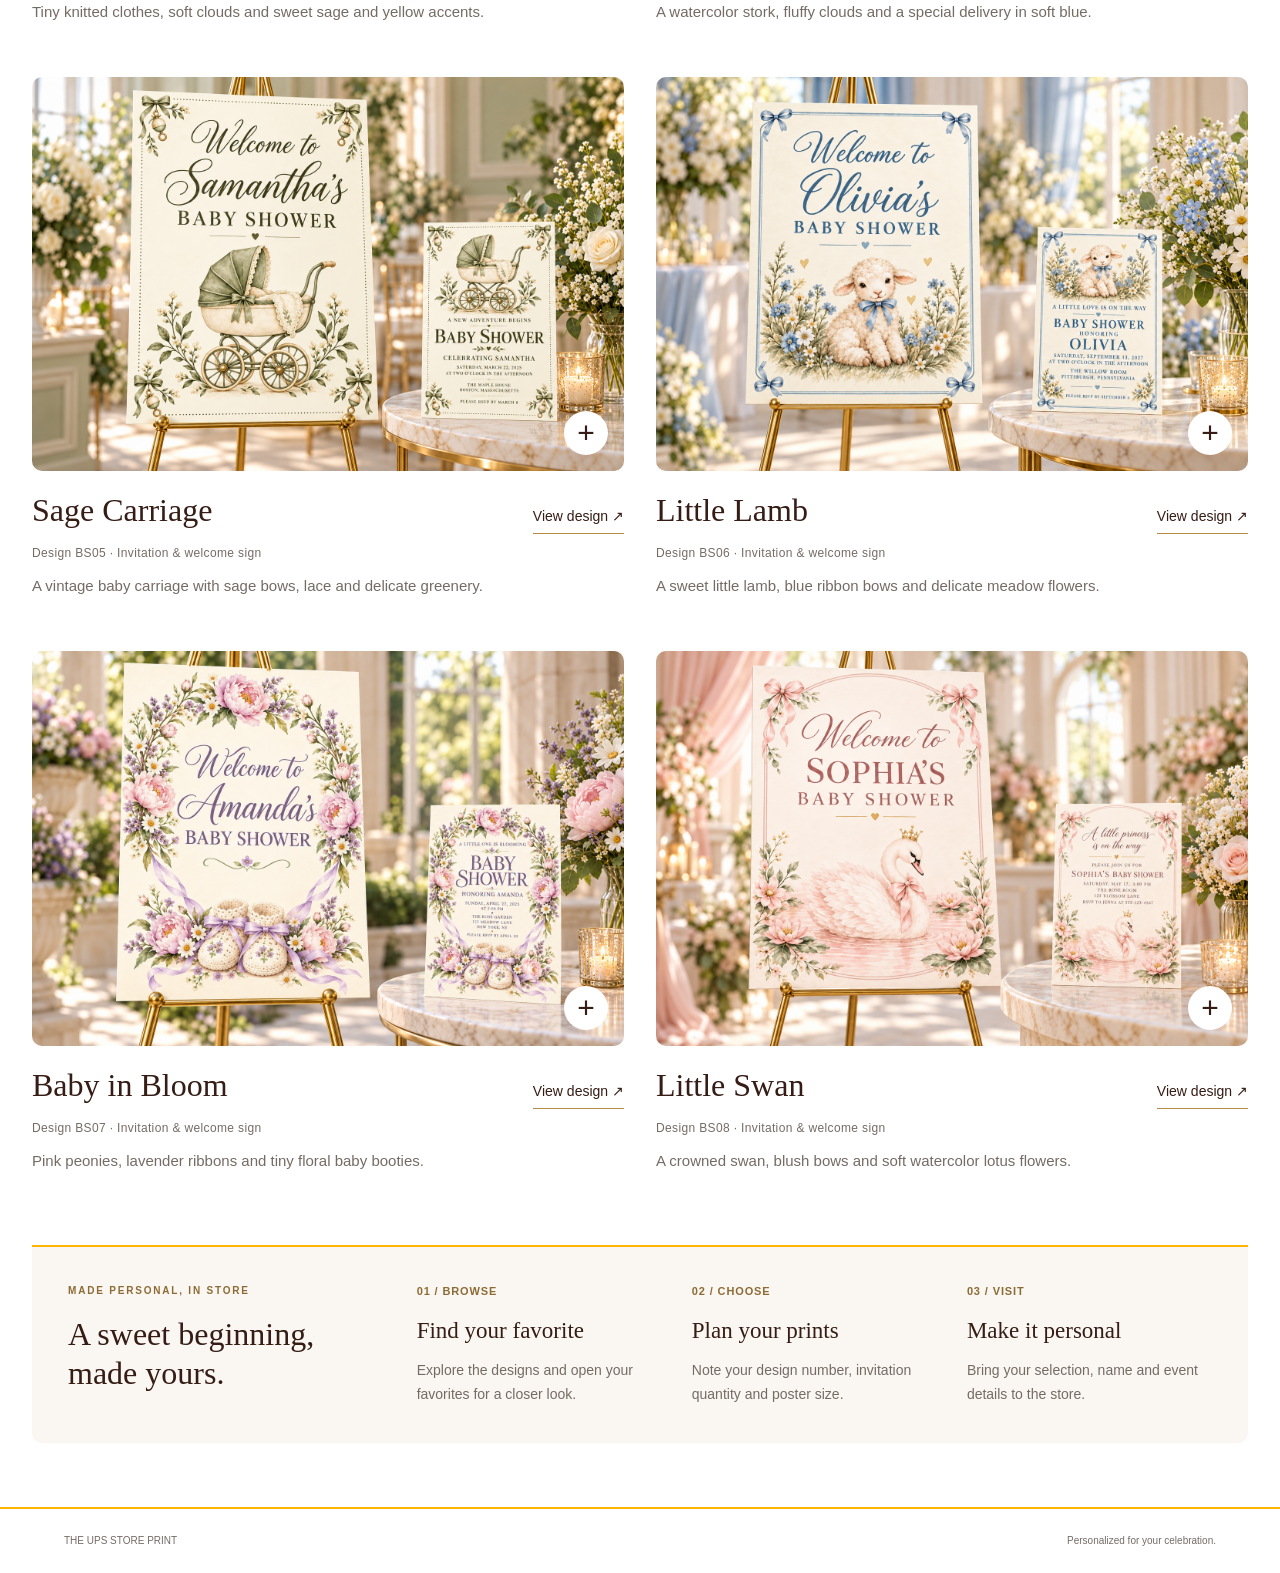
==== commit 46c67932: "Update baby-shower.html" ====
--- a/baby-shower.html
+++ b/baby-shower.html
@@ -6,13 +6,67 @@
 
   <title>Baby Shower | The UPS Store Print</title>
 
-<link rel="stylesheet" href="style.css?v=11">
+  <link rel="stylesheet" href="style.css?v=12">
+
   <style>
+    /* Page layout */
+    body.collection-page main.baby-page {
+      box-sizing: border-box;
+      width: 100%;
+      max-width: 1344px;
+      margin: 0 auto;
+      padding: 0 32px;
+    }
+
+    /* Intro */
+    body.collection-page .baby-intro {
+      display: block;
+      padding: 56px 0 32px;
+      margin: 0;
+    }
+
+    body.collection-page .baby-intro .baby-eyebrow {
+      margin: 0 0 18px;
+      color: #8c6b35;
+      font: 600 12px/1.5 Arial, sans-serif;
+      letter-spacing: .18em;
+      text-transform: uppercase;
+    }
+
+    body.collection-page .baby-intro h1 {
+      max-width: 950px;
+      margin: 0 0 24px;
+      color: #351c15;
+      font: normal clamp(44px, 5vw, 76px)/1.08 Georgia, serif;
+      letter-spacing: -.03em;
+    }
+
+    .baby-intro-text {
+      max-width: 650px;
+      margin: 0;
+      color: #756b65;
+      font-size: 17px;
+      line-height: 1.75;
+    }
+
+    .baby-count {
+      margin: 24px 0 0;
+      color: #756b65;
+      font-size: 13px;
+    }
+
+    /* Design gallery */
     .baby-gallery {
       display: grid;
       grid-template-columns: repeat(2, minmax(0, 1fr));
-      gap: 56px 32px;
-      margin: 36px 0 72px;
+      gap: 52px 32px;
+      margin: 0 0 72px;
+      padding-top: 32px;
+      border-top: 1px solid #e8e0d8;
+    }
+
+    .baby-card {
+      min-width: 0;
     }
 
     .baby-photo-button {
@@ -21,7 +75,7 @@
       width: 100%;
       padding: 0;
       border: 0;
-      border-radius: 8px;
+      border-radius: 10px;
       overflow: hidden;
       background: #f7f4ef;
       cursor: pointer;
@@ -60,18 +114,15 @@
     .baby-card-heading {
       display: flex;
       justify-content: space-between;
-      align-items: center;
-      gap: 16px;
-      margin-top: 22px;
-    }
-
-    .baby-card h2 {
+      align-items: baseline;
+      gap: 12px 16px;
+      margin-top: 20px;
+    }
+
+    body.collection-page .baby-card h2 {
       margin: 0;
       color: #351c15;
-      font-family: Georgia, serif;
-      font-size: clamp(28px, 3vw, 40px);
-      font-weight: 400;
-      line-height: 1.15;
+      font: normal clamp(26px, 2.5vw, 36px)/1.2 Georgia, serif;
     }
 
     .baby-view {
@@ -81,33 +132,85 @@
       border-bottom: 1px solid #b68b42;
       background: transparent;
       color: #351c15;
-      font: inherit;
+      font: 14px/1.5 Arial, sans-serif;
       cursor: pointer;
     }
 
     .baby-code {
-      margin: 12px 0;
+      margin: 10px 0;
       color: #756b65;
-      font-size: 13px;
-      letter-spacing: .04em;
+      font-size: 12px;
+      line-height: 1.6;
+      letter-spacing: .03em;
     }
 
     .baby-description {
+      max-width: 540px;
       margin: 0;
       color: #756b65;
+      font-size: 15px;
       line-height: 1.7;
     }
 
-    .baby-count {
-      margin-top: 24px;
+    /* How to order */
+    .baby-order {
+      display: grid;
+      grid-template-columns: 1.3fr repeat(3, minmax(0, 1fr));
+      align-items: start;
+      gap: 30px;
+      margin: 0 0 64px;
+      padding: 36px;
+      border-top: 2px solid #ffb500;
+      border-radius: 0 0 10px 10px;
+      background: #faf7f2;
+    }
+
+    .baby-order-eyebrow {
+      margin: 0 0 16px;
+      color: #8c6b35;
+      font-size: 10px;
+      font-weight: 600;
+      line-height: 1.6;
+      letter-spacing: .18em;
+    }
+
+    body.collection-page .baby-order h2 {
+      margin: 0;
+      color: #351c15;
+      font: normal 32px/1.2 Georgia, serif;
+    }
+
+    .baby-order-step {
+      min-width: 0;
+    }
+
+    .baby-step-number {
+      margin: 0 0 16px;
+      color: #8c6b35;
+      font-size: 11px;
+      font-weight: 600;
+      letter-spacing: .08em;
+    }
+
+    body.collection-page .baby-order-step h3 {
+      margin: 0 0 12px;
+      color: #351c15;
+      font: normal 23px/1.25 Georgia, serif;
+    }
+
+    .baby-step-description {
+      margin: 0;
       color: #756b65;
       font-size: 14px;
+      line-height: 1.75;
     }
 
     /* Popup */
-    .baby-dialog {
+    body.collection-page dialog.baby-dialog {
+      box-sizing: border-box;
       width: min(1180px, calc(100% - 32px));
       max-width: none;
+      max-height: 90vh;
       max-height: 90dvh;
       padding: 0;
       border: 0;
@@ -117,7 +220,7 @@
       overflow: auto;
     }
 
-    .baby-dialog::backdrop {
+    body.collection-page dialog.baby-dialog::backdrop {
       background: rgb(30 20 15 / 65%);
     }
 
@@ -126,12 +229,16 @@
     }
 
     .baby-modal-top {
+      position: sticky;
+      top: 0;
+      z-index: 1;
       display: flex;
       justify-content: space-between;
       align-items: center;
       gap: 16px;
       padding: 10px 16px;
       border-bottom: 1px solid #e8e0d8;
+      background: white;
     }
 
     .baby-modal-top-label {
@@ -190,16 +297,15 @@
       text-transform: uppercase;
     }
 
-    .baby-modal-info h2 {
+    body.collection-page .baby-modal-info h2 {
       margin: 0 0 14px;
-      font-family: Georgia, serif;
-      font-size: 38px;
-      font-weight: 400;
-      line-height: 1.1;
+      color: #351c15;
+      font: normal 38px/1.1 Georgia, serif;
     }
 
     .baby-modal-description {
       color: #756b65;
+      font-size: 15px;
       line-height: 1.6;
     }
 
@@ -209,11 +315,10 @@
       border-top: 1px solid #e8e0d8;
     }
 
-    .baby-pricing h3 {
+    body.collection-page .baby-pricing h3 {
       margin: 0 0 14px;
-      font-family: Georgia, serif;
-      font-size: 24px;
-      font-weight: 400;
+      color: #351c15;
+      font: normal 24px/1.2 Georgia, serif;
     }
 
     .baby-sizes {
@@ -228,7 +333,7 @@
       border-radius: 6px;
       background: white;
       color: #351c15;
-      font: inherit;
+      font: 14px Arial, sans-serif;
       cursor: pointer;
     }
 
@@ -239,8 +344,8 @@
 
     .baby-price {
       margin: 18px 0 5px;
-      font-family: Georgia, serif;
-      font-size: 34px;
+      color: #351c15;
+      font: normal 34px/1.2 Georgia, serif;
     }
 
     .baby-selected-size {
@@ -281,6 +386,16 @@
       outline-offset: 4px;
     }
 
+    @media (max-width: 1000px) {
+      .baby-order {
+        grid-template-columns: repeat(3, minmax(0, 1fr));
+      }
+
+      .baby-order > div:first-child {
+        grid-column: 1 / -1;
+      }
+    }
+
     @media (max-width: 800px) {
       .baby-modal-layout {
         grid-template-columns: 1fr;
@@ -294,23 +409,69 @@
         padding: 22px;
       }
 
-      .baby-modal-info h2 {
+      body.collection-page .baby-modal-info h2 {
         font-size: 32px;
       }
     }
 
     @media (max-width: 700px) {
+      body.collection-page main.baby-page {
+        padding: 0 18px;
+      }
+
+      body.collection-page .baby-intro {
+        padding: 36px 0 28px;
+      }
+
+      body.collection-page .baby-intro .baby-eyebrow {
+        font-size: 10px;
+        margin-bottom: 16px;
+      }
+
+      body.collection-page .baby-intro h1 {
+        font-size: clamp(42px, 10vw, 60px);
+        margin-bottom: 20px;
+      }
+
+      .baby-intro-text {
+        font-size: 16px;
+        line-height: 1.7;
+      }
+
       .baby-gallery {
         grid-template-columns: 1fr;
-        gap: 42px;
+        gap: 40px;
+        padding-top: 24px;
+        margin-bottom: 48px;
       }
 
       .baby-card-heading {
-        align-items: flex-start;
-      }
-
-      .baby-view {
+        flex-wrap: wrap;
+        margin-top: 16px;
+        gap: 8px 16px;
+      }
+
+      body.collection-page .baby-card h2 {
+        font-size: 29px;
+      }
+
+      .baby-description {
         font-size: 14px;
+      }
+
+      .baby-order {
+        grid-template-columns: 1fr;
+        gap: 26px;
+        padding: 28px 24px;
+        margin-bottom: 40px;
+      }
+
+      body.collection-page .baby-order h2 {
+        font-size: 30px;
+      }
+
+      .baby-step-number {
+        margin-bottom: 10px;
       }
     }
 
@@ -357,14 +518,14 @@
     </nav>
   </header>
 
-  <main class="page">
-
-    <section class="intro">
-      <p class="eyebrow">BABY SHOWER COLLECTION</p>
+  <main class="baby-page">
+
+    <section class="baby-intro">
+      <p class="baby-eyebrow">BABY SHOWER COLLECTION</p>
 
       <h1>A little wonder.<br>A lot of love.</h1>
 
-      <p class="intro-text">
+      <p class="baby-intro-text">
         Celebrate a new arrival with matching invitations
         and welcome signs, personalized for your special day.
       </p>
@@ -382,34 +543,34 @@
       <p>Please enable JavaScript to browse the baby shower designs.</p>
     </noscript>
 
-    <section class="order-section" id="how-to-order">
+    <section class="baby-order" id="how-to-order">
       <div>
-        <p class="eyebrow">MADE PERSONAL, IN STORE</p>
+        <p class="baby-order-eyebrow">MADE PERSONAL, IN STORE</p>
         <h2>A sweet beginning, made yours.</h2>
       </div>
 
-      <div class="order-step">
-        <p class="step-number">01 / BROWSE</p>
+      <div class="baby-order-step">
+        <p class="baby-step-number">01 / BROWSE</p>
         <h3>Find your favorite</h3>
-        <p>
+        <p class="baby-step-description">
           Explore the designs and open your favorites
           for a closer look.
         </p>
       </div>
 
-      <div class="order-step">
-        <p class="step-number">02 / CHOOSE</p>
+      <div class="baby-order-step">
+        <p class="baby-step-number">02 / CHOOSE</p>
         <h3>Plan your prints</h3>
-        <p>
+        <p class="baby-step-description">
           Note your design number, invitation quantity
           and poster size.
         </p>
       </div>
 
-      <div class="order-step">
-        <p class="step-number">03 / VISIT</p>
+      <div class="baby-order-step">
+        <p class="baby-step-number">03 / VISIT</p>
         <h3>Make it personal</h3>
-        <p>
+        <p class="baby-step-description">
           Bring your selection, name and event details
           to the store.
         </p>
@@ -500,18 +661,12 @@
     </div>
   </dialog>
 
-  <!-- Shared website navigation -->
-  <script src="script.js?v=10"></script>
-
-  <!-- Baby shower gallery and popup -->
+  <script src="script.js?v=12"></script>
+
   <script>
     (() => {
       "use strict";
 
-      /*
-       * image: Styled mockup shown on the main page.
-       * detailImage: Flat designs shown inside the popup.
-       */
       const designs = [
         {
           code: "BS01",
@@ -588,7 +743,6 @@
 
       const gallery = document.getElementById("baby-gallery");
       const count = document.getElementById("baby-count");
-
       const dialog = document.getElementById("baby-detail");
       const closeButton = document.getElementById("baby-close");
 
@@ -636,7 +790,7 @@
             >
               <img
                 src="${escapeHTML(design.image)}"
-                alt="${escapeHTML(design.name)} baby shower invitation and welcome sign mockup"
+                alt="${escapeHTML(design.name)} invitation and welcome sign mockup"
                 loading="lazy"
                 width="1536"
                 height="1024"
@@ -703,10 +857,6 @@
         activeDesign = design;
         previousFocus = trigger;
 
-        /*
-         * Use the flat image in the popup.
-         * If that file fails to load, show the mockup instead.
-         */
         modalImage.onerror = () => {
           modalImage.onerror = null;
           modalImage.src = design.image;
